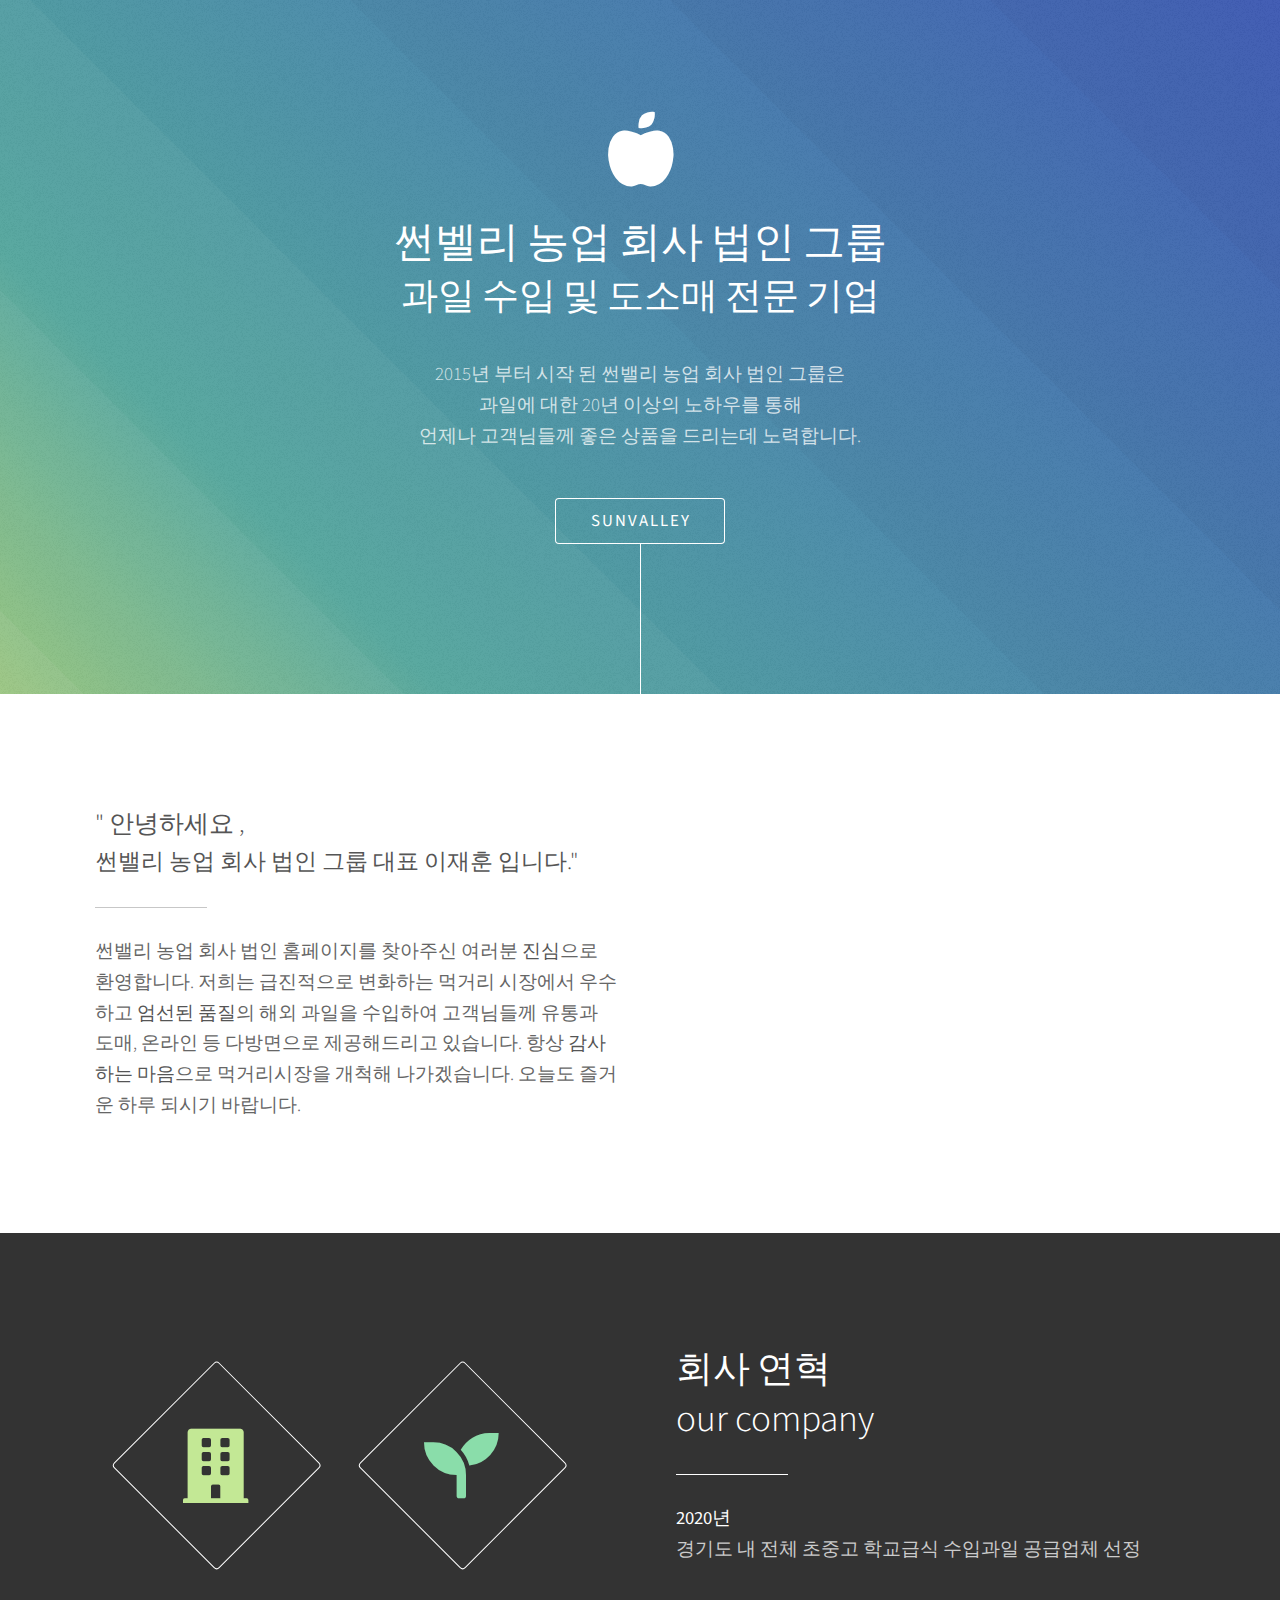
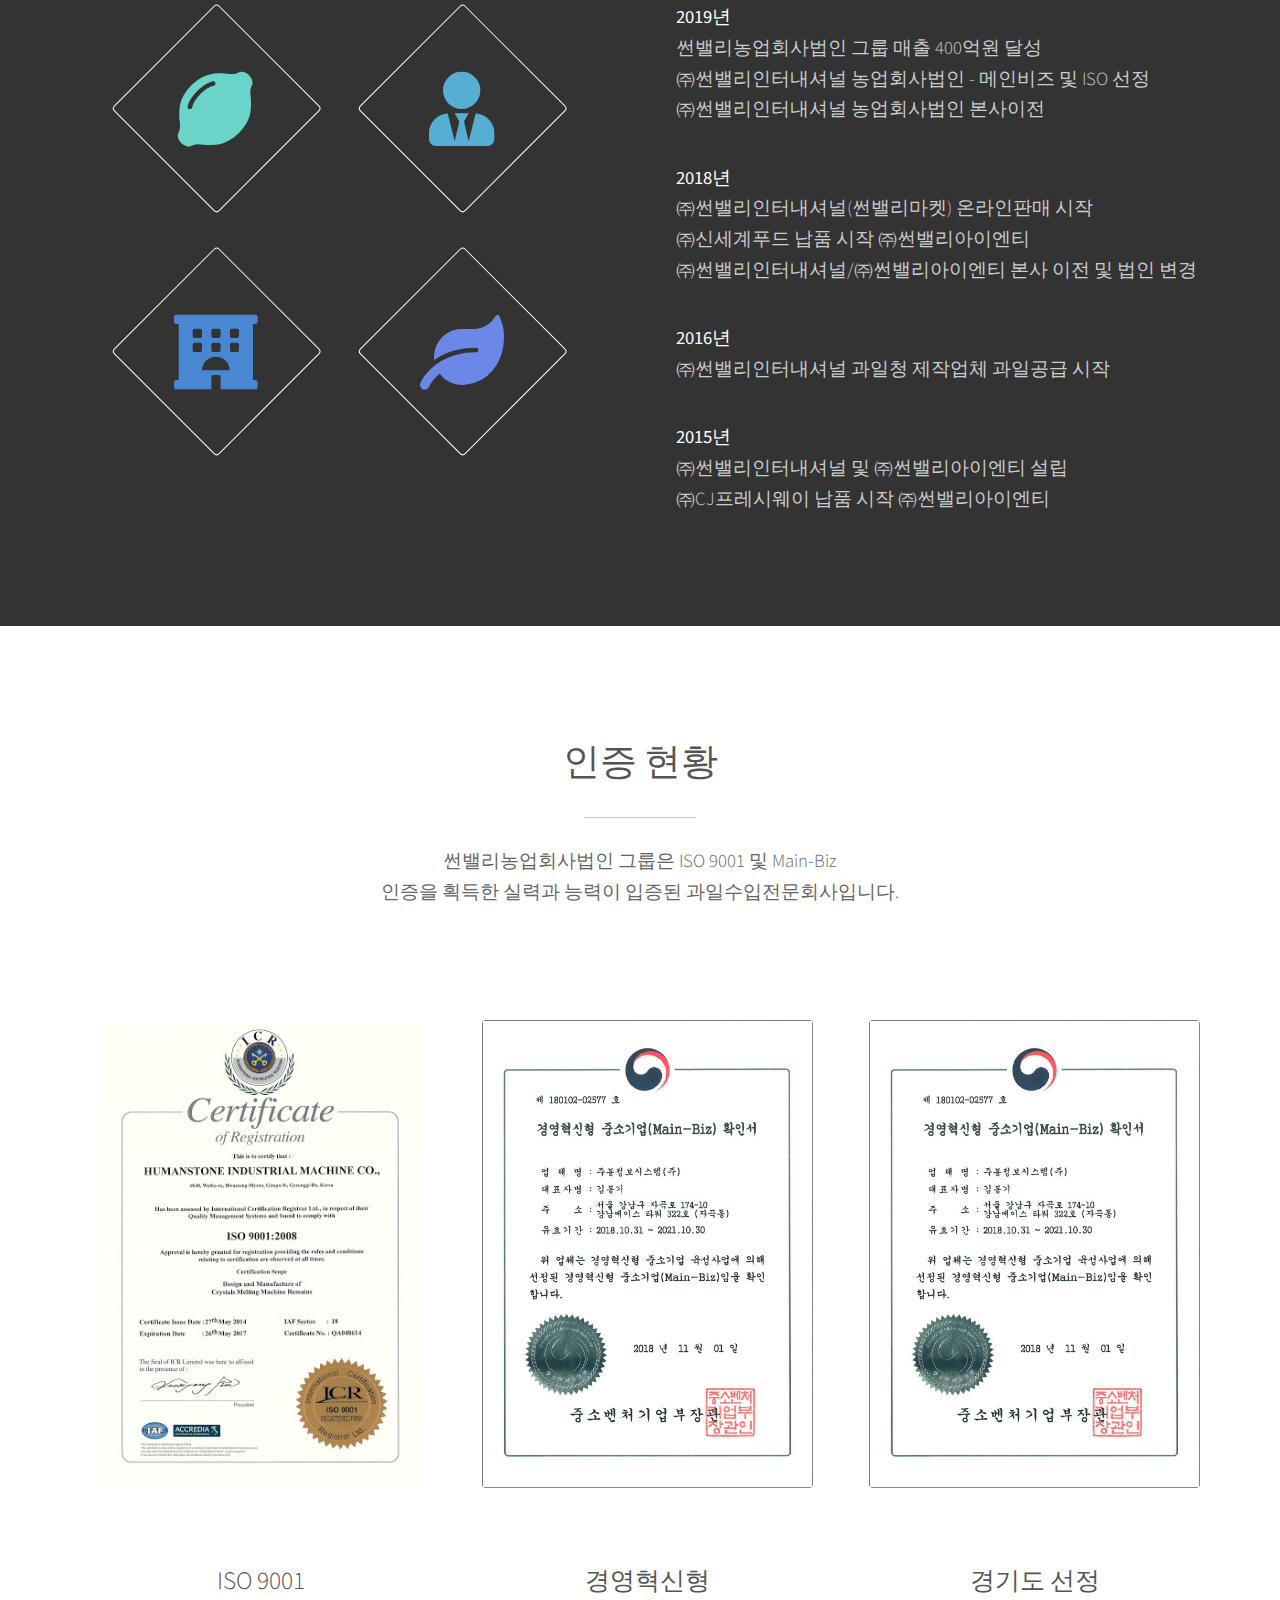
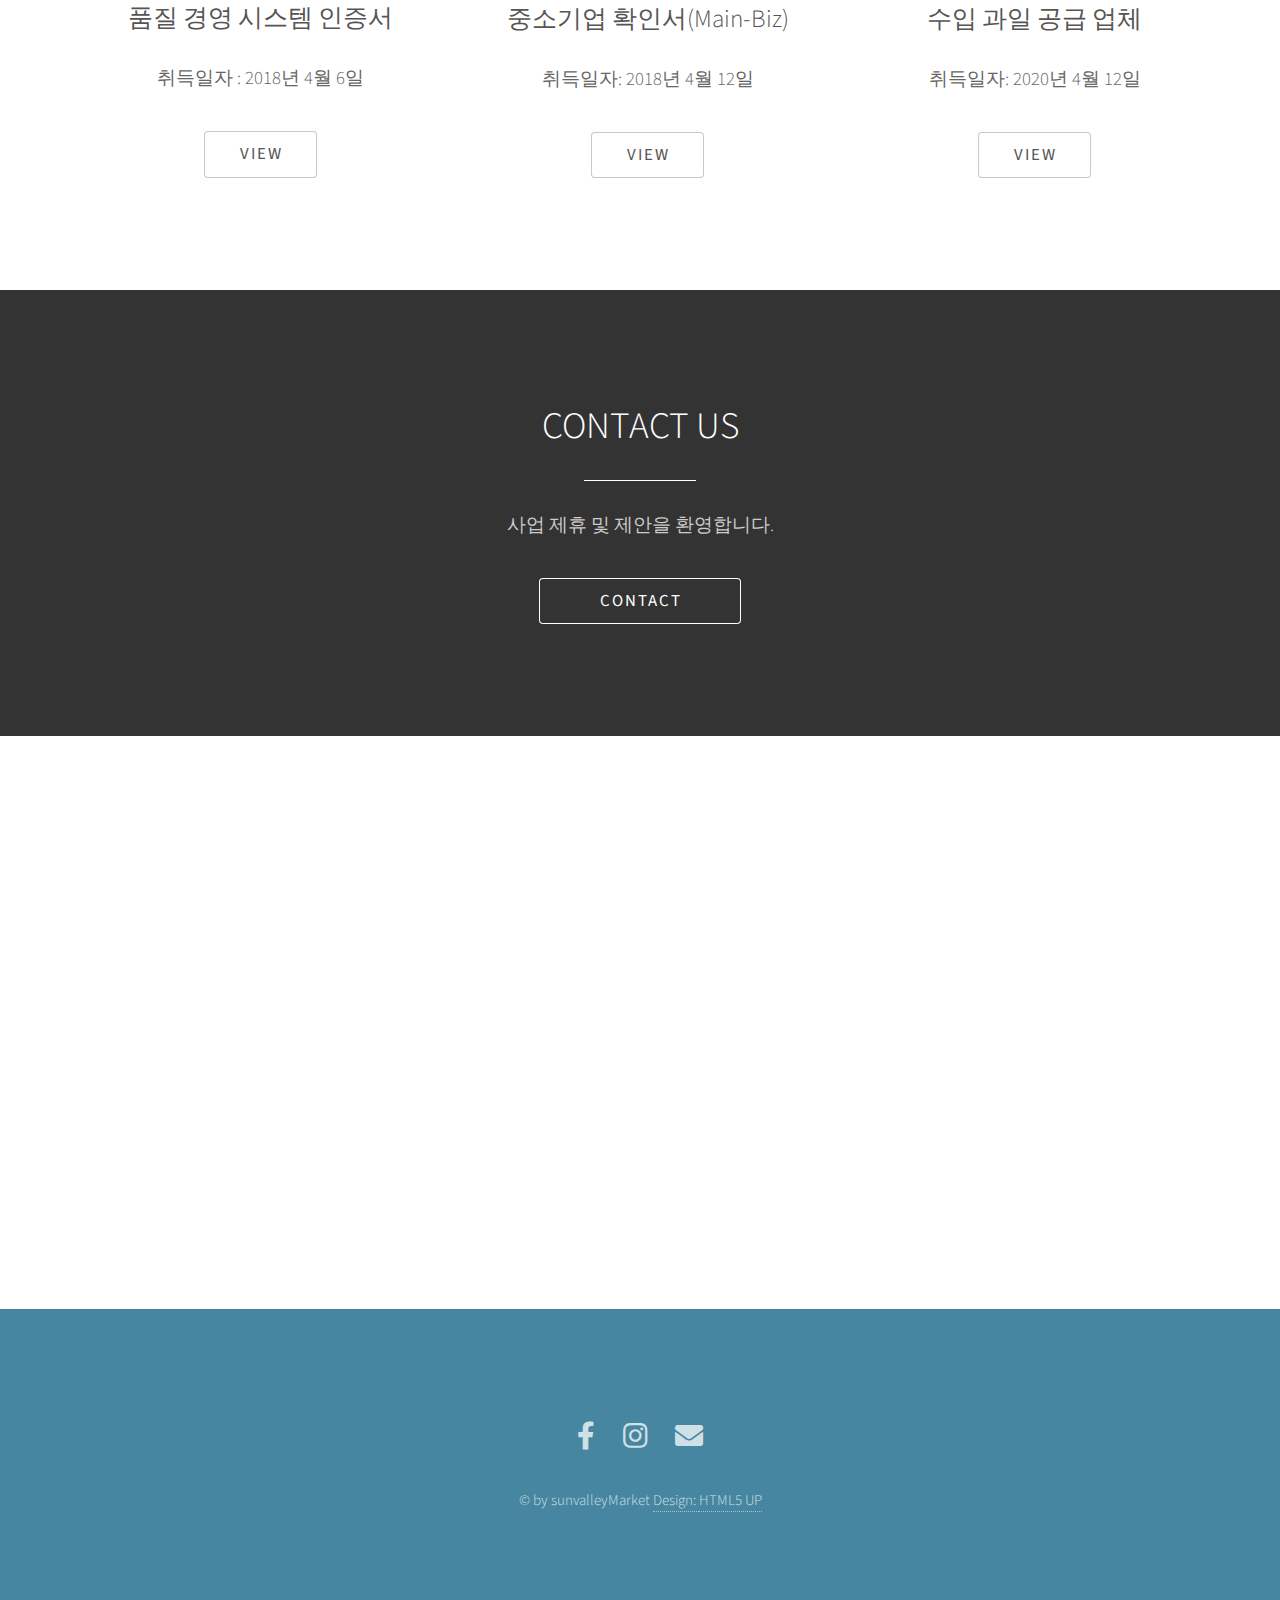
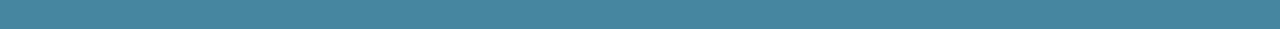
==== index.html @ 9ce0c7a7 "good~!" ====
<!DOCTYPE HTML>
<html>

<head>
	<title>Photon by HTML5 UP</title>
	<meta charset="utf-8" />
	<meta name="viewport" content="width=device-width, initial-scale=1, user-scalable=no" />
	<link rel="stylesheet" href="assets/css/bootstrap.css" />
	<link rel="stylesheet" href="assets/css/main.css" />
	<noscript>
		<link rel="stylesheet" href="assets/css/noscript.css" /></noscript>
</head>

<body class="is-preload" onload="initialize()">

	<!-- Header -->
	<section id="header">
		<div class="inner">
			<span class="icon solid major fa-apple-alt"></span>
			<h1><strong>썬벨리 농업 회사 법인 그룹</strong></h1>
			<h2>과일 수입 및 도소매 전문 기업</h2>
			<p>2015년 부터 시작 된 썬밸리 농업 회사 법인 그룹은<br />
				과일에 대한 20년 이상의 노하우를 통해<br />
				언제나 고객님들께 좋은 상품을 드리는데 노력합니다.</p>
			<ul class="actions special">
				<li><a href="https://smartstore.naver.com/sunvalley" class="button scrolly">Sunvalley</a></li>
			</ul>
		</div>
	</section>

	<!-- One -->
	<section id="one" class="main style1">
		<div class="container">
			<div class="row gtr-150">
				<div class="col-6 col-12-medium">
					<header class="major">
						<h3>" 안녕하세요 ,</h3>
						<h4>썬밸리 농업 회사 법인 그룹 대표 이재훈 입니다."</h4>
					</header>
					<p>썬밸리 농업 회사 법인 홈페이지를 찾아주신 여러분 <strong>진심</strong>으로 환영합니다.
						저희는 급진적으로 변화하는 먹거리 시장에서 우수하고 <strong>엄선된 품질</strong>의 해외 과일을
						수입하여 고객님들께 유통과 도매, 온라인 등 다방면으로 제공해드리고 있습니다.
						항상 <strong>감사하는 마음</strong>으로 먹거리시장을 개척해 나가겠습니다. 오늘도 즐거운 하루 되시기 바랍니다.<p>
				</div>
				<div class="col-6 col-12-medium imp-medium">
					<span class="image fit"><img
							src="https://netstorage-legit.akamaized.net/images/c1590911effc627e.jpg?imwidth=900"
							alt="" /></span>
				</div>
			</div>
		</div>
	</section>

	<!-- Two -->
	<section id="two" class="main style2">
		<div class="container">
			<div class="row gtr-150">
				<div class="col-6 col-12-medium">
					<ul class="major-icons">
						<li><span class="icon solid style1 major fa-building"></span></li>
						<li><span class="icon solid style2 major fa-seedling"></span></li>
						<li><span class="icon solid style3 major fa-lemon"></span></li>
						<li><span class="icon solid style4 major fa-user-tie"></span></li>
						<li><span class="icon solid style5 major fa-hotel"></span></li>
						<li><span class="icon solid style6 major fa-leaf"></span></li>
					</ul>
				</div>
				<div class="col-6 col-12-medium">
					<header class="major">
						<h2>회사 연혁<br />
							our company</h2>
					</header>
					<p><strong>2020년</strong><br>경기도 내 전체 초중고 학교급식 수입과일 공급업체 선정</p>
					<p>
						<strong>2019년</strong><br>
						썬밸리농업회사법인 그룹 매출 400억원 달성<br>
						㈜썬밸리인터내셔널 농업회사법인 - 메인비즈 및 ISO 선정<br>
						㈜썬밸리인터내셔널 농업회사법인 본사이전
					</p>
					<p>
						<strong>2018년</strong><br>
						㈜썬밸리인터내셔널(썬밸리마켓) 온라인판매 시작<br>
						㈜신세계푸드 납품 시작 ㈜썬밸리아이엔티<br>
						㈜썬밸리인터내셔널/㈜썬밸리아이엔티 본사 이전 및 법인 변경<br>
					</p>
					<p><strong>2016년</strong><br>㈜썬밸리인터내셔널 과일청 제작업체 과일공급 시작</p>
					<p>
						<strong>2015년</strong><br>
						㈜썬밸리인터내셔널 및 ㈜썬밸리아이엔티 설립<br>
						㈜CJ프레시웨이 납품 시작 ㈜썬밸리아이엔티<br>
					</p>
				</div>
			</div>
		</div>
	</section>

	<!-- Three -->
	<section id="three" class="main style1 special">
		<div class="container">
			<header class="major">
				<h2>인증 현황</h2>
			</header>
			<p>썬밸리농업회사법인 그룹은 ISO 9001 및 Main-Biz<br>인증을 획득한 실력과 능력이 입증된 과일수입전문회사입니다.</p>
			<div class="row gtr-150">
				<div class="col-4 col-12-medium">
					<span class="image fit mg"><img src="images/iso9001.jpg" alt="" /></span>
					<h3>ISO 9001<br>품질 경영 시스템 인증서</h3>
					<p>취득일자 : 2018년 4월 6일</p>
					<ul class="actions special">
						<li><a href="#" class="button">View</a></li>
					</ul>
				</div>
				<div class="col-4 col-12-medium">
					<span class="image fit mg"><img src="images/mainbiz.jpg" alt="" /></span>
					<h3>경영혁신형<br>중소기업 확인서(Main-Biz)</h3>
					<p>취득일자: 2018년 4월 12일</p>
					<ul class="actions special">
						<li><a href="#" class="button">View</a></li>
					</ul>
				</div>
				<div class="col-4 col-12-medium">
					<span class="image fit mg"><img src="images/mainbiz.jpg" alt="" /></span>
					<h3>경기도 선정<br>수입 과일 공급 업체</h3>
					<p>취득일자: 2020년 4월 12일</p>
					<ul class="actions special">
						<li><a href="#" class="button">View</a></li>
					</ul>
				</div>
			</div>
		</div>
	</section>

	<!-- Four -->
	<section id="four" class="main style2 special">
		<div class="container">
			<header class="major">
				<h2>CONTACT US</h2>
			</header>
			<p>사업 제휴 및 제안을 환영합니다.</p>
			<ul class="actions special">
				<li><button class="button wide" onclick="myFunction()">Contact</button></li>
			</ul>
		</div>
	</section>

	<section id="myDIV" style="display: none">
		<br><br>
		<form action="https://formspree.io/xpzjrjnn" method="POST">
			<div class="row gtr-uniform gtr-50">
				<div class="col-6 col-12-xsmall">
					<input type="text" name="name" id="demo-name" value="" placeholder="이름" />
				</div>
				<div class="col-6 col-12-xsmall">
					<input type="email" name="email" id="demo-email" value="" placeholder="이메일" />
				</div>
				<div class="col-12">
					<input type="text" name="title" id="demo-title" value="" placeholder="제목" />

				</div>

				<div class="col-12">
					<textarea name="message" id="demo-message" placeholder="내용을 입력하세요" rows="6"></textarea>
				</div>
				<div class="col-12">
					<ul class="actions">
						<li><input type="submit" value="Send Message" class="primary" /></li>
						<li><input type="reset" value="Reset" /></li>
					</ul>
				</div>
			</div>
		</form>
		<br>
	</section>
	<br><br>
	<div id="map" style="width:90%; height:450px; margin: auto; border-radius: 5px"></div>
	<br><br>
	<!-- Five -->
	<!-- <section id="five" class="main style1 special">
				<h4>Form</h4>
				<form method="post" action="#">
					<div class="row gtr-uniform gtr-50">
						<div class="col-6 col-12-xsmall">
							<input type="text" name="demo-name" id="demo-name" value="" placeholder="Name" />
						</div>
						<div class="col-6 col-12-xsmall">
							<input type="email" name="demo-email" id="demo-email" value="" placeholder="Email" />
						</div>
						<div class="col-12">
							<select name="demo-category" id="demo-category">
								<option value="">- Category -</option>
								<option value="1">Manufacturing</option>
								<option value="1">Shipping</option>
								<option value="1">Administration</option>
								<option value="1">Human Resources</option>
							</select>
						</div>
						<div class="col-4 col-12-small">
							<input type="radio" id="demo-priority-low" name="demo-priority" checked>
							<label for="demo-priority-low">Low</label>
						</div>
						<div class="col-4 col-12-small">
							<input type="radio" id="demo-priority-normal" name="demo-priority">
							<label for="demo-priority-normal">Normal</label>
						</div>
						<div class="col-4 col-12-small">
							<input type="radio" id="demo-priority-high" name="demo-priority">
							<label for="demo-priority-high">High</label>
						</div>
						<div class="col-6 col-12-small">
							<input type="checkbox" id="demo-copy" name="demo-copy">
							<label for="demo-copy">Email me a copy</label>
						</div>
						<div class="col-6 col-12-small">
							<input type="checkbox" id="demo-human" name="demo-human" checked>
							<label for="demo-human">Not a robot</label>
						</div>
						<div class="col-12">
							<textarea name="demo-message" id="demo-message" placeholder="Enter your message" rows="6"></textarea>
						</div>
						<div class="col-12">
							<ul class="actions">
								<li><input type="submit" value="Send Message" class="primary" /></li>
								<li><input type="reset" value="Reset" /></li>
							</ul>
						</div>
					</div>
				</form>
			</section>  -->


	<!--  example -->

	<!-- <section id="five" class="main style1">
				<div class="container">
					<header class="major special">
						<h2>Elements</h2>
					</header>

					<section>
						<h4>Text</h4>
						<p>This is <b>bold</b> and this is <strong>strong</strong>. This is <i>italic</i> and this is <em>emphasized</em>.
						This is <sup>superscript</sup> text and this is <sub>subscript</sub> text.
						This is <u>underlined</u> and this is code: <code>for (;;) { ... }</code>. Finally, <a href="#">this is a link</a>.</p>
						<hr />
						<header>
							<h4>Heading with a Subtitle</h4>
							<p>Lorem ipsum dolor sit amet nullam id egestas urna aliquam</p>
						</header>
						<p>Nunc lacinia ante nunc ac lobortis. Interdum adipiscing gravida odio porttitor sem non mi integer non faucibus ornare mi ut ante amet placerat aliquet. Volutpat eu sed ante lacinia sapien lorem accumsan varius montes viverra nibh in adipiscing blandit tempus accumsan.</p>
						<header>
							<h5>Heading with a Subtitle</h5>
							<p>Lorem ipsum dolor sit amet nullam id egestas urna aliquam</p>
						</header>
						<p>Nunc lacinia ante nunc ac lobortis. Interdum adipiscing gravida odio porttitor sem non mi integer non faucibus ornare mi ut ante amet placerat aliquet. Volutpat eu sed ante lacinia sapien lorem accumsan varius montes viverra nibh in adipiscing blandit tempus accumsan.</p>
						<hr />
						<h2>Heading Level 2</h2>
						<h3>Heading Level 3</h3>
						<h4>Heading Level 4</h4>
						<h5>Heading Level 5</h5>
						<h6>Heading Level 6</h6>
						<hr />
						<h5>Blockquote</h5>
						<blockquote>Fringilla nisl. Donec accumsan interdum nisi, quis tincidunt felis sagittis eget tempus euismod. Vestibulum ante ipsum primis in faucibus vestibulum. Blandit adipiscing eu felis iaculis volutpat ac adipiscing accumsan faucibus. Vestibulum ante ipsum primis in faucibus lorem ipsum dolor sit amet nullam adipiscing eu felis.</blockquote>
						<h5>Preformatted</h5>
						<pre><code>i = 0;

while (!deck.isInOrder()) {
print 'Iteration ' + i;
deck.shuffle();
i++;
}

print 'It took ' + i + ' iterations to sort the deck.';</code></pre>
					</section>

					<section>
						<h4>Lists</h4>
						<div class="row">
							<div class="col-6 col-12-medium">
								<h5>Unordered</h5>
								<ul>
									<li>Dolor pulvinar etiam.</li>
									<li>Sagittis adipiscing.</li>
									<li>Felis enim feugiat.</li>
								</ul>
								<h5>Alternate</h5>
								<ul class="alt">
									<li>Dolor pulvinar etiam.</li>
									<li>Sagittis adipiscing.</li>
									<li>Felis enim feugiat.</li>
								</ul>
							</div>
							<div class="col-6 col-12-medium">
								<h5>Ordered</h5>
								<ol>
									<li>Dolor pulvinar etiam.</li>
									<li>Etiam vel felis viverra.</li>
									<li>Felis enim feugiat.</li>
									<li>Dolor pulvinar etiam.</li>
									<li>Etiam vel felis lorem.</li>
									<li>Felis enim et feugiat.</li>
								</ol>
								<h5>Icons</h5>
								<ul class="icons">
									<li><a href="#" class="icon brands fa-twitter"><span class="label">Twitter</span></a></li>
									<li><a href="#" class="icon brands fa-facebook-f"><span class="label">Facebook</span></a></li>
									<li><a href="#" class="icon brands fa-instagram"><span class="label">Instagram</span></a></li>
									<li><a href="#" class="icon brands fa-github"><span class="label">Github</span></a></li>
								</ul>
							</div>
						</div>
						<h5>Actions</h5>
						<div class="row">
							<div class="col-6 col-12-medium">
								<ul class="actions">
									<li><a href="#" class="button primary">Default</a></li>
									<li><a href="#" class="button">Default</a></li>
								</ul>
								<ul class="actions small">
									<li><a href="#" class="button primary small">Small</a></li>
									<li><a href="#" class="button small">Small</a></li>
								</ul>
								<ul class="actions stacked">
									<li><a href="#" class="button primary">Default</a></li>
									<li><a href="#" class="button">Default</a></li>
								</ul>
								<ul class="actions stacked">
									<li><a href="#" class="button primary small">Small</a></li>
									<li><a href="#" class="button small">Small</a></li>
								</ul>
							</div>
							<div class="col-6 col-12-medium">
								<ul class="actions stacked">
									<li><a href="#" class="button primary fit">Default</a></li>
									<li><a href="#" class="button fit">Default</a></li>
								</ul>
								<ul class="actions stacked">
									<li><a href="#" class="button primary small fit">Small</a></li>
									<li><a href="#" class="button small fit">Small</a></li>
								</ul>
							</div>
						</div>
					</section>

					<section>
						<h4>Table</h4>
						<h5>Default</h5>
						<div class="table-wrapper">
							<table>
								<thead>
									<tr>
										<th>Name</th>
										<th>Description</th>
										<th>Price</th>
									</tr>
								</thead>
								<tbody>
									<tr>
										<td>Item One</td>
										<td>Ante turpis integer aliquet porttitor.</td>
										<td>29.99</td>
									</tr>
									<tr>
										<td>Item Two</td>
										<td>Vis ac commodo adipiscing arcu aliquet.</td>
										<td>19.99</td>
									</tr>
									<tr>
										<td>Item Three</td>
										<td> Morbi faucibus arcu accumsan lorem.</td>
										<td>29.99</td>
									</tr>
									<tr>
										<td>Item Four</td>
										<td>Vitae integer tempus condimentum.</td>
										<td>19.99</td>
									</tr>
									<tr>
										<td>Item Five</td>
										<td>Ante turpis integer aliquet porttitor.</td>
										<td>29.99</td>
									</tr>
								</tbody>
								<tfoot>
									<tr>
										<td colspan="2"></td>
										<td>100.00</td>
									</tr>
								</tfoot>
							</table>
						</div>

						<h5>Alternate</h5>
						<div class="table-wrapper">
							<table class="alt">
								<thead>
									<tr>
										<th>Name</th>
										<th>Description</th>
										<th>Price</th>
									</tr>
								</thead>
								<tbody>
									<tr>
										<td>Item One</td>
										<td>Ante turpis integer aliquet porttitor.</td>
										<td>29.99</td>
									</tr>
									<tr>
										<td>Item Two</td>
										<td>Vis ac commodo adipiscing arcu aliquet.</td>
										<td>19.99</td>
									</tr>
									<tr>
										<td>Item Three</td>
										<td> Morbi faucibus arcu accumsan lorem.</td>
										<td>29.99</td>
									</tr>
									<tr>
										<td>Item Four</td>
										<td>Vitae integer tempus condimentum.</td>
										<td>19.99</td>
									</tr>
									<tr>
										<td>Item Five</td>
										<td>Ante turpis integer aliquet porttitor.</td>
										<td>29.99</td>
									</tr>
								</tbody>
								<tfoot>
									<tr>
										<td colspan="2"></td>
										<td>100.00</td>
									</tr>
								</tfoot>
							</table>
						</div>
					</section>

					<section>
						<h4>Buttons</h4>
						<ul class="actions">
							<li><a href="#" class="button primary">Primary</a></li>
							<li><a href="#" class="button">Default</a></li>
						</ul>
						<ul class="actions">
							<li><a href="#" class="button large">Large</a></li>
							<li><a href="#" class="button">Default</a></li>
							<li><a href="#" class="button small">Small</a></li>
						</ul>
						<ul class="actions fit">
							<li><a href="#" class="button fit">Fit</a></li>
							<li><a href="#" class="button primary fit">Fit</a></li>
							<li><a href="#" class="button fit">Fit</a></li>
						</ul>
						<ul class="actions fit small">
							<li><a href="#" class="button primary fit small">Fit + Small</a></li>
							<li><a href="#" class="button fit small">Fit + Small</a></li>
							<li><a href="#" class="button primary fit small">Fit + Small</a></li>
						</ul>
						<ul class="actions">
							<li><a href="#" class="button primary icon solid fa-download">Icon</a></li>
							<li><a href="#" class="button icon solid fa-download">Icon</a></li>
						</ul>
						<ul class="actions">
							<li><span class="button primary disabled">Disabled</span></li>
							<li><span class="button disabled">Disabled</span></li>
						</ul>
					</section>

					<section>
						<h4>Form</h4>
						<form method="post" action="#">
							<div class="row gtr-uniform gtr-50">
								<div class="col-6 col-12-xsmall">
									<input type="text" name="demo-name" id="demo-name" value="" placeholder="Name" />
								</div>
								<div class="col-6 col-12-xsmall">
									<input type="email" name="demo-email" id="demo-email" value="" placeholder="Email" />
								</div>
								<div class="col-12">
									<select name="demo-category" id="demo-category">
										<option value="">- Category -</option>
										<option value="1">Manufacturing</option>
										<option value="1">Shipping</option>
										<option value="1">Administration</option>
										<option value="1">Human Resources</option>
									</select>
								</div>
								<div class="col-4 col-12-small">
									<input type="radio" id="demo-priority-low" name="demo-priority" checked>
									<label for="demo-priority-low">Low</label>
								</div>
								<div class="col-4 col-12-small">
									<input type="radio" id="demo-priority-normal" name="demo-priority">
									<label for="demo-priority-normal">Normal</label>
								</div>
								<div class="col-4 col-12-small">
									<input type="radio" id="demo-priority-high" name="demo-priority">
									<label for="demo-priority-high">High</label>
								</div>
								<div class="col-6 col-12-small">
									<input type="checkbox" id="demo-copy" name="demo-copy">
									<label for="demo-copy">Email me a copy</label>
								</div>
								<div class="col-6 col-12-small">
									<input type="checkbox" id="demo-human" name="demo-human" checked>
									<label for="demo-human">Not a robot</label>
								</div>
								<div class="col-12">
									<textarea name="demo-message" id="demo-message" placeholder="Enter your message" rows="6"></textarea>
								</div>
								<div class="col-12">
									<ul class="actions">
										<li><input type="submit" value="Send Message" class="primary" /></li>
										<li><input type="reset" value="Reset" /></li>
									</ul>
								</div>
							</div>
						</form>
					</section>

					<section>
						<h4>Image</h4>
						<h5>Fit</h5>
						<div class="box alt">
							<div class="row gtr-uniform gtr-50">
								<div class="col-12"><span class="image fit"><img src="images/pic06.jpg" alt="" /></span></div>
								<div class="col-4"><span class="image fit"><img src="images/pic02.jpg" alt="" /></span></div>
								<div class="col-4"><span class="image fit"><img src="images/pic03.jpg" alt="" /></span></div>
								<div class="col-4"><span class="image fit"><img src="images/pic04.jpg" alt="" /></span></div>
								<div class="col-4"><span class="image fit"><img src="images/pic03.jpg" alt="" /></span></div>
								<div class="col-4"><span class="image fit"><img src="images/pic04.jpg" alt="" /></span></div>
								<div class="col-4"><span class="image fit"><img src="images/pic02.jpg" alt="" /></span></div>
								<div class="col-4"><span class="image fit"><img src="images/pic04.jpg" alt="" /></span></div>
								<div class="col-4"><span class="image fit"><img src="images/pic02.jpg" alt="" /></span></div>
								<div class="col-4"><span class="image fit"><img src="images/pic03.jpg" alt="" /></span></div>
							</div>
						</div>
						<h5>Left &amp; Right</h5>
						<p><span class="image left"><img src="images/pic05.jpg" alt="" /></span>Fringilla nisl. Donec accumsan interdum nisi, quis tincidunt felis sagittis eget. tempus euismod. Vestibulum ante ipsum primis in faucibus vestibulum. Blandit adipiscing eu felis iaculis volutpat ac adipiscing accumsan eu faucibus. Integer ac pellentesque praesent tincidunt felis sagittis eget. tempus euismod. Vestibulum ante ipsum primis in faucibus vestibulum. Blandit adipiscing eu felis iaculis volutpat ac adipiscing accumsan eu faucibus. Integer ac pellentesque praesent. Donec accumsan interdum nisi, quis tincidunt felis sagittis eget. tempus euismod. Vestibulum ante ipsum primis in faucibus vestibulum. Blandit adipiscing eu felis iaculis volutpat ac adipiscing accumsan eu faucibus. Integer ac pellentesque praesent tincidunt felis sagittis eget. tempus euismod. Vestibulum ante ipsum primis in faucibus vestibulum. Blandit adipiscing eu felis iaculis volutpat ac adipiscing accumsan eu faucibus. Integer ac pellentesque praesent. Blandit adipiscing eu felis iaculis volutpat ac adipiscing accumsan eu faucibus. Integer ac pellentesque praesent tincidunt felis sagittis eget. tempus euismod. Vestibulum ante ipsum primis in faucibus vestibulum. Blandit adipiscing eu felis iaculis volutpat ac adipiscing accumsan eu faucibus. Integer ac pellentesque praesent.</p>
						<p><span class="image right"><img src="images/pic05.jpg" alt="" /></span>Fringilla nisl. Donec accumsan interdum nisi, quis tincidunt felis sagittis eget. tempus euismod. Vestibulum ante ipsum primis in faucibus vestibulum. Blandit adipiscing eu felis iaculis volutpat ac adipiscing accumsan eu faucibus. Integer ac pellentesque praesent tincidunt felis sagittis eget. tempus euismod. Vestibulum ante ipsum primis in faucibus vestibulum. Blandit adipiscing eu felis iaculis volutpat ac adipiscing accumsan eu faucibus. Integer ac pellentesque praesent. Donec accumsan interdum nisi, quis tincidunt felis sagittis eget. tempus euismod. Vestibulum ante ipsum primis in faucibus vestibulum. Blandit adipiscing eu felis iaculis volutpat ac adipiscing accumsan eu faucibus. Integer ac pellentesque praesent tincidunt felis sagittis eget. tempus euismod. Vestibulum ante ipsum primis in faucibus vestibulum. Blandit adipiscing eu felis iaculis volutpat ac adipiscing accumsan eu faucibus. Integer ac pellentesque praesent. Blandit adipiscing eu felis iaculis volutpat ac adipiscing accumsan eu faucibus. Integer ac pellentesque praesent tincidunt felis sagittis eget. tempus euismod. Vestibulum ante ipsum primis in faucibus vestibulum. Blandit adipiscing eu felis iaculis volutpat ac adipiscing accumsan eu faucibus. Integer ac pellentesque praesent.</p>
					</section>

				</div>
			</section>
		

		<!-- Footer -->
	<section id="footer">
		<ul class="icons">

			<li><a href="#" class="icon brands alt fa-facebook-f"><span class="label">Facebook</span></a></li>
			<li><a href="#" class="icon brands alt fa-instagram"><span class="label">Instagram</span></a></li>

			<li><a href="#" class="icon solid alt fa-envelope"><span class="label">Email</span></a></li>
		</ul>
		<ul class="copyright">
			<li>&copy; by sunvalleyMarket</li>
			<a>Design: <a>HTML5 UP</a></a>
		</ul>
	</section>

	<!-- Scripts -->
	<script src="assets/js/jquery.min.js"></script>
	<script src="assets/js/jquery.scrolly.min.js"></script>
	<script src="assets/js/browser.min.js"></script>
	<script src="assets/js/breakpoints.min.js"></script>
	<script src="assets/js/util.js"></script>
	<script src="assets/js/main.js"></script>
	<script src="assets/js/bootstrap.bundle.js"></script>
	<script src="assets/js/bootstrap.js"></script>
	<script>
		function myFunction() {
			var x = document.getElementById("myDIV");
			if (x.style.display === "none") {
				x.style.display = "block";
			} else {
				x.style.display = "none";
			}
		}
	</script>
	<script src="https://maps.googleapis.com/maps/api/js?key=AIzaSyAwQWFetDPScrT8zVUU4D3Jr3kCL369HiQ&callback=initMap"
		async defer></script>
	<script>
		var map;
		function initMap() {
			map = new google.maps.Map(document.getElementById('map'), {
				center: { lat: 37.549133, lng: 127.183719 },
				zoom: 16
			});
		}
	</script>
</body>

</html>
---- assets/css/main.css ----
@import url("fontawesome-all.min.css");
@import url("https://fonts.googleapis.com/css?family=Source+Sans+Pro:300,300italic,400,400italic");

/*
	Photon by HTML5 UP
	html5up.net | @ajlkn
	Free for personal and commercial use under the CCA 3.0 license (html5up.net/license)
*/

html, body, div, span, applet, object,
iframe, h1, h2, h3, h4, h5, h6, p, blockquote,
pre, a, abbr, acronym, address, big, cite,
code, del, dfn, em, img, ins, kbd, q, s, samp,
small, strike, strong, sub, sup, tt, var, b,
u, i, center, dl, dt, dd, ol, ul, li, fieldset,
form, label, legend, table, caption, tbody,
tfoot, thead, tr, th, td, article, aside,
canvas, details, embed, figure, figcaption,
footer, header, hgroup, menu, nav, output, ruby,
section, summary, time, mark, audio, video {
	margin: 0;
	padding: 0;
	border: 0;
	font-size: 100%;
	font: inherit;
	vertical-align: baseline;}

article, aside, details, figcaption, figure,
footer, header, hgroup, menu, nav, section {
	display: block;}

body {
	line-height: 1;
}

ol, ul {
	list-style: none;
}

blockquote, q {
	quotes: none;
}

	blockquote:before, blockquote:after, q:before, q:after {
		content: '';
		content: none;
	}

table {
	border-collapse: collapse;
	border-spacing: 0;
}

body {
	-webkit-text-size-adjust: none;
}

mark {
	background-color: transparent;
	color: inherit;
}

input::-moz-focus-inner {
	border: 0;
	padding: 0;
}

input, select, textarea {
	-moz-appearance: none;
	-webkit-appearance: none;
	-ms-appearance: none;
	appearance: none;
}

/* Basic */

	html {
		box-sizing: border-box;
	}

	*, *:before, *:after {
		box-sizing: inherit;
	}

	body {
		background: #fff;
	}

		body.is-preload *, body.is-preload *:before, body.is-preload *:after {
			-moz-animation: none !important;
			-webkit-animation: none !important;
			-ms-animation: none !important;
			animation: none !important;
			-moz-transition: none !important;
			-webkit-transition: none !important;
			-ms-transition: none !important;
			transition: none !important;
		}

	body, input, select, textarea {
		color: #666;
		font-family: "Source Sans Pro", Helvetica, sans-serif;
		font-size: 16pt;
		font-weight: 300;
		line-height: 1.65em;
	}

	a {
		-moz-transition: color 0.2s ease-in-out, border-color 0.2s ease-in-out;
		-webkit-transition: color 0.2s ease-in-out, border-color 0.2s ease-in-out;
		-ms-transition: color 0.2s ease-in-out, border-color 0.2s ease-in-out;
		transition: color 0.2s ease-in-out, border-color 0.2s ease-in-out;
		border-bottom: dotted 1px #666;
		color: inherit;
		text-decoration: none;
	}

		a:hover {
			border-bottom-color: transparent !important;
			color: #6bd4c8;
		}

	strong, b {
		color: #555;
		font-weight: 400;
	}

	em, i {
		font-style: italic;
	}

	p {
		margin: 0 0 2em 0;
	}

	h1, h2, h3, h4, h5, h6 {
		color: #555;
		line-height: 1em;
		margin: 0 0 1em 0;
	}

		h1 a, h2 a, h3 a, h4 a, h5 a, h6 a {
			color: inherit;
			text-decoration: none;
		}

	h1 {
		font-size: 2.25em;
		line-height: 1.35em;
	}

	h2 {
		font-size: 2em;
		line-height: 1.35em;
	}

	h3 {
		font-size: 1.35em;
		line-height: 1.5em;
	}

	h4 {
		font-size: 1.25em;
		line-height: 1.5em;
	}

	h5 {
		font-size: 0.9em;
		line-height: 1.5em;
	}

	h6 {
		font-size: 0.7em;
		line-height: 1.5em;
	}

	sub {
		font-size: 0.8em;
		position: relative;
		top: 0.5em;
	}

	sup {
		font-size: 0.8em;
		position: relative;
		top: -0.5em;
	}

	hr {
		border: 0;
		border-bottom: solid 1px rgba(144, 144, 144, 0.5);
		margin: 2em 0;
	}

		hr.major {
			margin: 3em 0;
		}

	blockquote {
		border-left: solid 4px rgba(144, 144, 144, 0.5);
		font-style: italic;
		margin: 0 0 2em 0;
		padding: 0.5em 0 0.5em 2em;
	}

	code {
		background: rgba(144, 144, 144, 0.075);
		border-radius: 4px;
		border: solid 1px rgba(144, 144, 144, 0.5);
		font-family: "Courier New", monospace;
		font-size: 0.9em;
		margin: 0 0.25em;
		padding: 0.25em 0.65em;
	}

	pre {
		-webkit-overflow-scrolling: touch;
		font-family: "Courier New", monospace;
		font-size: 0.9em;
		margin: 0 0 2em 0;
	}

		pre code {
			display: block;
			line-height: 1.75em;
			padding: 1em 1.5em;
			overflow-x: auto;
		}

	.align-left {
		text-align: left;
	}

	.align-center {
		text-align: center;
	}

	.align-right {
		text-align: right;
	}

/* Container */

	.container {
		margin: 0 auto;
		max-width: calc(100% - 4em);
		width: 60em;
	}

		.container.xsmall {
			width: 15em;
		}

		.container.small {
			width: 30em;
		}

		.container.medium {
			width: 45em;
		}

		.container.large {
			width: 75em;
		}

		.container.xlarge {
			width: 90em;
		}

		.container.max {
			width: 100%;
		}

		@media screen and (max-width: 980px) {

			.container {
				max-width: 100% !important;
				width: 100% !important;
			}

		}

		@media screen and (max-width: 480px) {

			.container {
				max-width: calc(100% - 3em);
			}

		}

/* Row */

	.row {
		display: flex;
		flex-wrap: wrap;
		box-sizing: border-box;
		align-items: stretch;
	}

		.row > * {
			box-sizing: border-box;
		}

		.row.gtr-uniform > * > :last-child {
			margin-bottom: 0;
		}

		.row.aln-left {
			justify-content: flex-start;
		}

		.row.aln-center {
			justify-content: center;
		}

		.row.aln-right {
			justify-content: flex-end;
		}

		.row.aln-top {
			align-items: flex-start;
		}

		.row.aln-middle {
			align-items: center;
		}

		.row.aln-bottom {
			align-items: flex-end;
		}

		.row > .imp {
			order: -1;
		}

		.row > .col-1 {
			width: 8.33333%;
		}

		.row > .off-1 {
			margin-left: 8.33333%;
		}

		.row > .col-2 {
			width: 16.66667%;
		}

		.row > .off-2 {
			margin-left: 16.66667%;
		}

		.row > .col-3 {
			width: 25%;
		}

		.row > .off-3 {
			margin-left: 25%;
		}

		.row > .col-4 {
			width: 33.33333%;
		}

		.row > .off-4 {
			margin-left: 33.33333%;
		}

		.row > .col-5 {
			width: 41.66667%;
		}

		.row > .off-5 {
			margin-left: 41.66667%;
		}

		.row > .col-6 {
			width: 50%;
		}

		.row > .off-6 {
			margin-left: 50%;
		}

		.row > .col-7 {
			width: 58.33333%;
		}

		.row > .off-7 {
			margin-left: 58.33333%;
		}

		.row > .col-8 {
			width: 66.66667%;
		}

		.row > .off-8 {
			margin-left: 66.66667%;
		}

		.row > .col-9 {
			width: 75%;
		}

		.row > .off-9 {
			margin-left: 75%;
		}

		.row > .col-10 {
			width: 83.33333%;
		}

		.row > .off-10 {
			margin-left: 83.33333%;
		}

		.row > .col-11 {
			width: 91.66667%;
		}

		.row > .off-11 {
			margin-left: 91.66667%;
		}

		.row > .col-12 {
			width: 100%;
		}

		.row > .off-12 {
			margin-left: 100%;
		}

		.row.gtr-0 {
			margin-top: 0;
			margin-left: 0em;
		}

			.row.gtr-0 > * {
				padding: 0 0 0 0em;
			}

			.row.gtr-0.gtr-uniform {
				margin-top: 0em;
			}

				.row.gtr-0.gtr-uniform > * {
					padding-top: 0em;
				}

		.row.gtr-25 {
			margin-top: 0;
			margin-left: -0.5em;
		}

			.row.gtr-25 > * {
				padding: 0 0 0 0.5em;
			}

			.row.gtr-25.gtr-uniform {
				margin-top: -0.5em;
			}

				.row.gtr-25.gtr-uniform > * {
					padding-top: 0.5em;
				}

		.row.gtr-50 {
			margin-top: 0;
			margin-left: -1em;
		}

			.row.gtr-50 > * {
				padding: 0 0 0 1em;
			}

			.row.gtr-50.gtr-uniform {
				margin-top: -1em;
			}

				.row.gtr-50.gtr-uniform > * {
					padding-top: 1em;
				}

		.row {
			margin-top: 0;
			margin-left: -2em;
		}

			.row > * {
				padding: 0 0 0 2em;
			}

			.row.gtr-uniform {
				margin-top: -2em;
			}

				.row.gtr-uniform > * {
					padding-top: 2em;
				}

		.row.gtr-150 {
			margin-top: 0;
			margin-left: -3em;
		}

			.row.gtr-150 > * {
				padding: 0 0 0 3em;
			}

			.row.gtr-150.gtr-uniform {
				margin-top: -3em;
			}

				.row.gtr-150.gtr-uniform > * {
					padding-top: 3em;
				}

		.row.gtr-200 {
			margin-top: 0;
			margin-left: -4em;
		}

			.row.gtr-200 > * {
				padding: 0 0 0 4em;
			}

			.row.gtr-200.gtr-uniform {
				margin-top: -4em;
			}

				.row.gtr-200.gtr-uniform > * {
					padding-top: 4em;
				}

		@media screen and (max-width: 1680px) {

			.row {
				display: flex;
				flex-wrap: wrap;
				box-sizing: border-box;
				align-items: stretch;
			}

				.row > * {
					box-sizing: border-box;
				}

				.row.gtr-uniform > * > :last-child {
					margin-bottom: 0;
				}

				.row.aln-left {
					justify-content: flex-start;
				}

				.row.aln-center {
					justify-content: center;
				}

				.row.aln-right {
					justify-content: flex-end;
				}

				.row.aln-top {
					align-items: flex-start;
				}

				.row.aln-middle {
					align-items: center;
				}

				.row.aln-bottom {
					align-items: flex-end;
				}

				.row > .imp-xlarge {
					order: -1;
				}

				.row > .col-1-xlarge {
					width: 8.33333%;
				}

				.row > .off-1-xlarge {
					margin-left: 8.33333%;
				}

				.row > .col-2-xlarge {
					width: 16.66667%;
				}

				.row > .off-2-xlarge {
					margin-left: 16.66667%;
				}

				.row > .col-3-xlarge {
					width: 25%;
				}

				.row > .off-3-xlarge {
					margin-left: 25%;
				}

				.row > .col-4-xlarge {
					width: 33.33333%;
				}

				.row > .off-4-xlarge {
					margin-left: 33.33333%;
				}

				.row > .col-5-xlarge {
					width: 41.66667%;
				}

				.row > .off-5-xlarge {
					margin-left: 41.66667%;
				}

				.row > .col-6-xlarge {
					width: 50%;
				}

				.row > .off-6-xlarge {
					margin-left: 50%;
				}

				.row > .col-7-xlarge {
					width: 58.33333%;
				}

				.row > .off-7-xlarge {
					margin-left: 58.33333%;
				}

				.row > .col-8-xlarge {
					width: 66.66667%;
				}

				.row > .off-8-xlarge {
					margin-left: 66.66667%;
				}

				.row > .col-9-xlarge {
					width: 75%;
				}

				.row > .off-9-xlarge {
					margin-left: 75%;
				}

				.row > .col-10-xlarge {
					width: 83.33333%;
				}

				.row > .off-10-xlarge {
					margin-left: 83.33333%;
				}

				.row > .col-11-xlarge {
					width: 91.66667%;
				}

				.row > .off-11-xlarge {
					margin-left: 91.66667%;
				}

				.row > .col-12-xlarge {
					width: 100%;
				}

				.row > .off-12-xlarge {
					margin-left: 100%;
				}

				.row.gtr-0 {
					margin-top: 0;
					margin-left: 0em;
				}

					.row.gtr-0 > * {
						padding: 0 0 0 0em;
					}

					.row.gtr-0.gtr-uniform {
						margin-top: 0em;
					}

						.row.gtr-0.gtr-uniform > * {
							padding-top: 0em;
						}

				.row.gtr-25 {
					margin-top: 0;
					margin-left: -0.5em;
				}

					.row.gtr-25 > * {
						padding: 0 0 0 0.5em;
					}

					.row.gtr-25.gtr-uniform {
						margin-top: -0.5em;
					}

						.row.gtr-25.gtr-uniform > * {
							padding-top: 0.5em;
						}

				.row.gtr-50 {
					margin-top: 0;
					margin-left: -1em;
				}

					.row.gtr-50 > * {
						padding: 0 0 0 1em;
					}

					.row.gtr-50.gtr-uniform {
						margin-top: -1em;
					}

						.row.gtr-50.gtr-uniform > * {
							padding-top: 1em;
						}

				.row {
					margin-top: 0;
					margin-left: -2em;
				}

					.row > * {
						padding: 0 0 0 2em;
					}

					.row.gtr-uniform {
						margin-top: -2em;
					}

						.row.gtr-uniform > * {
							padding-top: 2em;
						}

				.row.gtr-150 {
					margin-top: 0;
					margin-left: -3em;
				}

					.row.gtr-150 > * {
						padding: 0 0 0 3em;
					}

					.row.gtr-150.gtr-uniform {
						margin-top: -3em;
					}

						.row.gtr-150.gtr-uniform > * {
							padding-top: 3em;
						}

				.row.gtr-200 {
					margin-top: 0;
					margin-left: -4em;
				}

					.row.gtr-200 > * {
						padding: 0 0 0 4em;
					}

					.row.gtr-200.gtr-uniform {
						margin-top: -4em;
					}

						.row.gtr-200.gtr-uniform > * {
							padding-top: 4em;
						}

		}

		@media screen and (max-width: 1140px) {

			.row {
				display: flex;
				flex-wrap: wrap;
				box-sizing: border-box;
				align-items: stretch;
			}

				.row > * {
					box-sizing: border-box;
				}

				.row.gtr-uniform > * > :last-child {
					margin-bottom: 0;
				}

				.row.aln-left {
					justify-content: flex-start;
				}

				.row.aln-center {
					justify-content: center;
				}

				.row.aln-right {
					justify-content: flex-end;
				}

				.row.aln-top {
					align-items: flex-start;
				}

				.row.aln-middle {
					align-items: center;
				}

				.row.aln-bottom {
					align-items: flex-end;
				}

				.row > .imp-large {
					order: -1;
				}

				.row > .col-1-large {
					width: 8.33333%;
				}

				.row > .off-1-large {
					margin-left: 8.33333%;
				}

				.row > .col-2-large {
					width: 16.66667%;
				}

				.row > .off-2-large {
					margin-left: 16.66667%;
				}

				.row > .col-3-large {
					width: 25%;
				}

				.row > .off-3-large {
					margin-left: 25%;
				}

				.row > .col-4-large {
					width: 33.33333%;
				}

				.row > .off-4-large {
					margin-left: 33.33333%;
				}

				.row > .col-5-large {
					width: 41.66667%;
				}

				.row > .off-5-large {
					margin-left: 41.66667%;
				}

				.row > .col-6-large {
					width: 50%;
				}

				.row > .off-6-large {
					margin-left: 50%;
				}

				.row > .col-7-large {
					width: 58.33333%;
				}

				.row > .off-7-large {
					margin-left: 58.33333%;
				}

				.row > .col-8-large {
					width: 66.66667%;
				}

				.row > .off-8-large {
					margin-left: 66.66667%;
				}

				.row > .col-9-large {
					width: 75%;
				}

				.row > .off-9-large {
					margin-left: 75%;
				}

				.row > .col-10-large {
					width: 83.33333%;
				}

				.row > .off-10-large {
					margin-left: 83.33333%;
				}

				.row > .col-11-large {
					width: 91.66667%;
				}

				.row > .off-11-large {
					margin-left: 91.66667%;
				}

				.row > .col-12-large {
					width: 100%;
				}

				.row > .off-12-large {
					margin-left: 100%;
				}

				.row.gtr-0 {
					margin-top: 0;
					margin-left: 0em;
				}

					.row.gtr-0 > * {
						padding: 0 0 0 0em;
					}

					.row.gtr-0.gtr-uniform {
						margin-top: 0em;
					}

						.row.gtr-0.gtr-uniform > * {
							padding-top: 0em;
						}

				.row.gtr-25 {
					margin-top: 0;
					margin-left: -0.5em;
				}

					.row.gtr-25 > * {
						padding: 0 0 0 0.5em;
					}

					.row.gtr-25.gtr-uniform {
						margin-top: -0.5em;
					}

						.row.gtr-25.gtr-uniform > * {
							padding-top: 0.5em;
						}

				.row.gtr-50 {
					margin-top: 0;
					margin-left: -1em;
				}

					.row.gtr-50 > * {
						padding: 0 0 0 1em;
					}

					.row.gtr-50.gtr-uniform {
						margin-top: -1em;
					}

						.row.gtr-50.gtr-uniform > * {
							padding-top: 1em;
						}

				.row {
					margin-top: 0;
					margin-left: -2em;
				}

					.row > * {
						padding: 0 0 0 2em;
					}

					.row.gtr-uniform {
						margin-top: -2em;
					}

						.row.gtr-uniform > * {
							padding-top: 2em;
						}

				.row.gtr-150 {
					margin-top: 0;
					margin-left: -3em;
				}

					.row.gtr-150 > * {
						padding: 0 0 0 3em;
					}

					.row.gtr-150.gtr-uniform {
						margin-top: -3em;
					}

						.row.gtr-150.gtr-uniform > * {
							padding-top: 3em;
						}

				.row.gtr-200 {
					margin-top: 0;
					margin-left: -4em;
				}

					.row.gtr-200 > * {
						padding: 0 0 0 4em;
					}

					.row.gtr-200.gtr-uniform {
						margin-top: -4em;
					}

						.row.gtr-200.gtr-uniform > * {
							padding-top: 4em;
						}

		}

		@media screen and (max-width: 980px) {

			.row {
				display: flex;
				flex-wrap: wrap;
				box-sizing: border-box;
				align-items: stretch;
			}

				.row > * {
					box-sizing: border-box;
				}

				.row.gtr-uniform > * > :last-child {
					margin-bottom: 0;
				}

				.row.aln-left {
					justify-content: flex-start;
				}

				.row.aln-center {
					justify-content: center;
				}

				.row.aln-right {
					justify-content: flex-end;
				}

				.row.aln-top {
					align-items: flex-start;
				}

				.row.aln-middle {
					align-items: center;
				}

				.row.aln-bottom {
					align-items: flex-end;
				}

				.row > .imp-medium {
					order: -1;
				}

				.row > .col-1-medium {
					width: 8.33333%;
				}

				.row > .off-1-medium {
					margin-left: 8.33333%;
				}

				.row > .col-2-medium {
					width: 16.66667%;
				}

				.row > .off-2-medium {
					margin-left: 16.66667%;
				}

				.row > .col-3-medium {
					width: 25%;
				}

				.row > .off-3-medium {
					margin-left: 25%;
				}

				.row > .col-4-medium {
					width: 33.33333%;
				}

				.row > .off-4-medium {
					margin-left: 33.33333%;
				}

				.row > .col-5-medium {
					width: 41.66667%;
				}

				.row > .off-5-medium {
					margin-left: 41.66667%;
				}

				.row > .col-6-medium {
					width: 50%;
				}

				.row > .off-6-medium {
					margin-left: 50%;
				}

				.row > .col-7-medium {
					width: 58.33333%;
				}

				.row > .off-7-medium {
					margin-left: 58.33333%;
				}

				.row > .col-8-medium {
					width: 66.66667%;
				}

				.row > .off-8-medium {
					margin-left: 66.66667%;
				}

				.row > .col-9-medium {
					width: 75%;
				}

				.row > .off-9-medium {
					margin-left: 75%;
				}

				.row > .col-10-medium {
					width: 83.33333%;
				}

				.row > .off-10-medium {
					margin-left: 83.33333%;
				}

				.row > .col-11-medium {
					width: 91.66667%;
				}

				.row > .off-11-medium {
					margin-left: 91.66667%;
				}

				.row > .col-12-medium {
					width: 100%;
				}

				.row > .off-12-medium {
					margin-left: 100%;
				}

				.row.gtr-0 {
					margin-top: 0;
					margin-left: 0em;
				}

					.row.gtr-0 > * {
						padding: 0 0 0 0em;
					}

					.row.gtr-0.gtr-uniform {
						margin-top: 0em;
					}

						.row.gtr-0.gtr-uniform > * {
							padding-top: 0em;
						}

				.row.gtr-25 {
					margin-top: 0;
					margin-left: -0.5em;
				}

					.row.gtr-25 > * {
						padding: 0 0 0 0.5em;
					}

					.row.gtr-25.gtr-uniform {
						margin-top: -0.5em;
					}

						.row.gtr-25.gtr-uniform > * {
							padding-top: 0.5em;
						}

				.row.gtr-50 {
					margin-top: 0;
					margin-left: -1em;
				}

					.row.gtr-50 > * {
						padding: 0 0 0 1em;
					}

					.row.gtr-50.gtr-uniform {
						margin-top: -1em;
					}

						.row.gtr-50.gtr-uniform > * {
							padding-top: 1em;
						}

				.row {
					margin-top: 0;
					margin-left: -2em;
				}

					.row > * {
						padding: 0 0 0 2em;
					}

					.row.gtr-uniform {
						margin-top: -2em;
					}

						.row.gtr-uniform > * {
							padding-top: 2em;
						}

				.row.gtr-150 {
					margin-top: 0;
					margin-left: -3em;
				}

					.row.gtr-150 > * {
						padding: 0 0 0 3em;
					}

					.row.gtr-150.gtr-uniform {
						margin-top: -3em;
					}

						.row.gtr-150.gtr-uniform > * {
							padding-top: 3em;
						}

				.row.gtr-200 {
					margin-top: 0;
					margin-left: -4em;
				}

					.row.gtr-200 > * {
						padding: 0 0 0 4em;
					}

					.row.gtr-200.gtr-uniform {
						margin-top: -4em;
					}

						.row.gtr-200.gtr-uniform > * {
							padding-top: 4em;
						}

		}

		@media screen and (max-width: 736px) {

			.row {
				display: flex;
				flex-wrap: wrap;
				box-sizing: border-box;
				align-items: stretch;
			}

				.row > * {
					box-sizing: border-box;
				}

				.row.gtr-uniform > * > :last-child {
					margin-bottom: 0;
				}

				.row.aln-left {
					justify-content: flex-start;
				}

				.row.aln-center {
					justify-content: center;
				}

				.row.aln-right {
					justify-content: flex-end;
				}

				.row.aln-top {
					align-items: flex-start;
				}

				.row.aln-middle {
					align-items: center;
				}

				.row.aln-bottom {
					align-items: flex-end;
				}

				.row > .imp-small {
					order: -1;
				}

				.row > .col-1-small {
					width: 8.33333%;
				}

				.row > .off-1-small {
					margin-left: 8.33333%;
				}

				.row > .col-2-small {
					width: 16.66667%;
				}

				.row > .off-2-small {
					margin-left: 16.66667%;
				}

				.row > .col-3-small {
					width: 25%;
				}

				.row > .off-3-small {
					margin-left: 25%;
				}

				.row > .col-4-small {
					width: 33.33333%;
				}

				.row > .off-4-small {
					margin-left: 33.33333%;
				}

				.row > .col-5-small {
					width: 41.66667%;
				}

				.row > .off-5-small {
					margin-left: 41.66667%;
				}

				.row > .col-6-small {
					width: 50%;
				}

				.row > .off-6-small {
					margin-left: 50%;
				}

				.row > .col-7-small {
					width: 58.33333%;
				}

				.row > .off-7-small {
					margin-left: 58.33333%;
				}

				.row > .col-8-small {
					width: 66.66667%;
				}

				.row > .off-8-small {
					margin-left: 66.66667%;
				}

				.row > .col-9-small {
					width: 75%;
				}

				.row > .off-9-small {
					margin-left: 75%;
				}

				.row > .col-10-small {
					width: 83.33333%;
				}

				.row > .off-10-small {
					margin-left: 83.33333%;
				}

				.row > .col-11-small {
					width: 91.66667%;
				}

				.row > .off-11-small {
					margin-left: 91.66667%;
				}

				.row > .col-12-small {
					width: 100%;
				}

				.row > .off-12-small {
					margin-left: 100%;
				}

				.row.gtr-0 {
					margin-top: 0;
					margin-left: 0em;
				}

					.row.gtr-0 > * {
						padding: 0 0 0 0em;
					}

					.row.gtr-0.gtr-uniform {
						margin-top: 0em;
					}

						.row.gtr-0.gtr-uniform > * {
							padding-top: 0em;
						}

				.row.gtr-25 {
					margin-top: 0;
					margin-left: -0.5em;
				}

					.row.gtr-25 > * {
						padding: 0 0 0 0.5em;
					}

					.row.gtr-25.gtr-uniform {
						margin-top: -0.5em;
					}

						.row.gtr-25.gtr-uniform > * {
							padding-top: 0.5em;
						}

				.row.gtr-50 {
					margin-top: 0;
					margin-left: -1em;
				}

					.row.gtr-50 > * {
						padding: 0 0 0 1em;
					}

					.row.gtr-50.gtr-uniform {
						margin-top: -1em;
					}

						.row.gtr-50.gtr-uniform > * {
							padding-top: 1em;
						}

				.row {
					margin-top: 0;
					margin-left: -2em;
				}

					.row > * {
						padding: 0 0 0 2em;
					}

					.row.gtr-uniform {
						margin-top: -2em;
					}

						.row.gtr-uniform > * {
							padding-top: 2em;
						}

				.row.gtr-150 {
					margin-top: 0;
					margin-left: -3em;
				}

					.row.gtr-150 > * {
						padding: 0 0 0 3em;
					}

					.row.gtr-150.gtr-uniform {
						margin-top: -3em;
					}

						.row.gtr-150.gtr-uniform > * {
							padding-top: 3em;
						}

				.row.gtr-200 {
					margin-top: 0;
					margin-left: -4em;
				}

					.row.gtr-200 > * {
						padding: 0 0 0 4em;
					}

					.row.gtr-200.gtr-uniform {
						margin-top: -4em;
					}

						.row.gtr-200.gtr-uniform > * {
							padding-top: 4em;
						}

		}

		@media screen and (max-width: 480px) {

			.row {
				display: flex;
				flex-wrap: wrap;
				box-sizing: border-box;
				align-items: stretch;
			}

				.row > * {
					box-sizing: border-box;
				}

				.row.gtr-uniform > * > :last-child {
					margin-bottom: 0;
				}

				.row.aln-left {
					justify-content: flex-start;
				}

				.row.aln-center {
					justify-content: center;
				}

				.row.aln-right {
					justify-content: flex-end;
				}

				.row.aln-top {
					align-items: flex-start;
				}

				.row.aln-middle {
					align-items: center;
				}

				.row.aln-bottom {
					align-items: flex-end;
				}

				.row > .imp-xsmall {
					order: -1;
				}

				.row > .col-1-xsmall {
					width: 8.33333%;
				}

				.row > .off-1-xsmall {
					margin-left: 8.33333%;
				}

				.row > .col-2-xsmall {
					width: 16.66667%;
				}

				.row > .off-2-xsmall {
					margin-left: 16.66667%;
				}

				.row > .col-3-xsmall {
					width: 25%;
				}

				.row > .off-3-xsmall {
					margin-left: 25%;
				}

				.row > .col-4-xsmall {
					width: 33.33333%;
				}

				.row > .off-4-xsmall {
					margin-left: 33.33333%;
				}

				.row > .col-5-xsmall {
					width: 41.66667%;
				}

				.row > .off-5-xsmall {
					margin-left: 41.66667%;
				}

				.row > .col-6-xsmall {
					width: 50%;
				}

				.row > .off-6-xsmall {
					margin-left: 50%;
				}

				.row > .col-7-xsmall {
					width: 58.33333%;
				}

				.row > .off-7-xsmall {
					margin-left: 58.33333%;
				}

				.row > .col-8-xsmall {
					width: 66.66667%;
				}

				.row > .off-8-xsmall {
					margin-left: 66.66667%;
				}

				.row > .col-9-xsmall {
					width: 75%;
				}

				.row > .off-9-xsmall {
					margin-left: 75%;
				}

				.row > .col-10-xsmall {
					width: 83.33333%;
				}

				.row > .off-10-xsmall {
					margin-left: 83.33333%;
				}

				.row > .col-11-xsmall {
					width: 91.66667%;
				}

				.row > .off-11-xsmall {
					margin-left: 91.66667%;
				}

				.row > .col-12-xsmall {
					width: 100%;
				}

				.row > .off-12-xsmall {
					margin-left: 100%;
				}

				.row.gtr-0 {
					margin-top: 0;
					margin-left: 0em;
				}

					.row.gtr-0 > * {
						padding: 0 0 0 0em;
					}

					.row.gtr-0.gtr-uniform {
						margin-top: 0em;
					}

						.row.gtr-0.gtr-uniform > * {
							padding-top: 0em;
						}

				.row.gtr-25 {
					margin-top: 0;
					margin-left: -0.5em;
				}

					.row.gtr-25 > * {
						padding: 0 0 0 0.5em;
					}

					.row.gtr-25.gtr-uniform {
						margin-top: -0.5em;
					}

						.row.gtr-25.gtr-uniform > * {
							padding-top: 0.5em;
						}

				.row.gtr-50 {
					margin-top: 0;
					margin-left: -1em;
				}

					.row.gtr-50 > * {
						padding: 0 0 0 1em;
					}

					.row.gtr-50.gtr-uniform {
						margin-top: -1em;
					}

						.row.gtr-50.gtr-uniform > * {
							padding-top: 1em;
						}

				.row {
					margin-top: 0;
					margin-left: -2em;
				}

					.row > * {
						padding: 0 0 0 2em;
					}

					.row.gtr-uniform {
						margin-top: -2em;
					}

						.row.gtr-uniform > * {
							padding-top: 2em;
						}

				.row.gtr-150 {
					margin-top: 0;
					margin-left: -3em;
				}

					.row.gtr-150 > * {
						padding: 0 0 0 3em;
					}

					.row.gtr-150.gtr-uniform {
						margin-top: -3em;
					}

						.row.gtr-150.gtr-uniform > * {
							padding-top: 3em;
						}

				.row.gtr-200 {
					margin-top: 0;
					margin-left: -4em;
				}

					.row.gtr-200 > * {
						padding: 0 0 0 4em;
					}

					.row.gtr-200.gtr-uniform {
						margin-top: -4em;
					}

						.row.gtr-200.gtr-uniform > * {
							padding-top: 4em;
						}

		}

		@media screen and (max-width: 320px) {

			.row {
				display: flex;
				flex-wrap: wrap;
				box-sizing: border-box;
				align-items: stretch;
			}

				.row > * {
					box-sizing: border-box;
				}

				.row.gtr-uniform > * > :last-child {
					margin-bottom: 0;
				}

				.row.aln-left {
					justify-content: flex-start;
				}

				.row.aln-center {
					justify-content: center;
				}

				.row.aln-right {
					justify-content: flex-end;
				}

				.row.aln-top {
					align-items: flex-start;
				}

				.row.aln-middle {
					align-items: center;
				}

				.row.aln-bottom {
					align-items: flex-end;
				}

				.row > .imp-xxsmall {
					order: -1;
				}

				.row > .col-1-xxsmall {
					width: 8.33333%;
				}

				.row > .off-1-xxsmall {
					margin-left: 8.33333%;
				}

				.row > .col-2-xxsmall {
					width: 16.66667%;
				}

				.row > .off-2-xxsmall {
					margin-left: 16.66667%;
				}

				.row > .col-3-xxsmall {
					width: 25%;
				}

				.row > .off-3-xxsmall {
					margin-left: 25%;
				}

				.row > .col-4-xxsmall {
					width: 33.33333%;
				}

				.row > .off-4-xxsmall {
					margin-left: 33.33333%;
				}

				.row > .col-5-xxsmall {
					width: 41.66667%;
				}

				.row > .off-5-xxsmall {
					margin-left: 41.66667%;
				}

				.row > .col-6-xxsmall {
					width: 50%;
				}

				.row > .off-6-xxsmall {
					margin-left: 50%;
				}

				.row > .col-7-xxsmall {
					width: 58.33333%;
				}

				.row > .off-7-xxsmall {
					margin-left: 58.33333%;
				}

				.row > .col-8-xxsmall {
					width: 66.66667%;
				}

				.row > .off-8-xxsmall {
					margin-left: 66.66667%;
				}

				.row > .col-9-xxsmall {
					width: 75%;
				}

				.row > .off-9-xxsmall {
					margin-left: 75%;
				}

				.row > .col-10-xxsmall {
					width: 83.33333%;
				}

				.row > .off-10-xxsmall {
					margin-left: 83.33333%;
				}

				.row > .col-11-xxsmall {
					width: 91.66667%;
				}

				.row > .off-11-xxsmall {
					margin-left: 91.66667%;
				}

				.row > .col-12-xxsmall {
					width: 100%;
				}

				.row > .off-12-xxsmall {
					margin-left: 100%;
				}

				.row.gtr-0 {
					margin-top: 0;
					margin-left: 0em;
				}

					.row.gtr-0 > * {
						padding: 0 0 0 0em;
					}

					.row.gtr-0.gtr-uniform {
						margin-top: 0em;
					}

						.row.gtr-0.gtr-uniform > * {
							padding-top: 0em;
						}

				.row.gtr-25 {
					margin-top: 0;
					margin-left: -0.5em;
				}

					.row.gtr-25 > * {
						padding: 0 0 0 0.5em;
					}

					.row.gtr-25.gtr-uniform {
						margin-top: -0.5em;
					}

						.row.gtr-25.gtr-uniform > * {
							padding-top: 0.5em;
						}

				.row.gtr-50 {
					margin-top: 0;
					margin-left: -1em;
				}

					.row.gtr-50 > * {
						padding: 0 0 0 1em;
					}

					.row.gtr-50.gtr-uniform {
						margin-top: -1em;
					}

						.row.gtr-50.gtr-uniform > * {
							padding-top: 1em;
						}

				.row {
					margin-top: 0;
					margin-left: -2em;
				}

					.row > * {
						padding: 0 0 0 2em;
					}

					.row.gtr-uniform {
						margin-top: -2em;
					}

						.row.gtr-uniform > * {
							padding-top: 2em;
						}

				.row.gtr-150 {
					margin-top: 0;
					margin-left: -3em;
				}

					.row.gtr-150 > * {
						padding: 0 0 0 3em;
					}

					.row.gtr-150.gtr-uniform {
						margin-top: -3em;
					}

						.row.gtr-150.gtr-uniform > * {
							padding-top: 3em;
						}

				.row.gtr-200 {
					margin-top: 0;
					margin-left: -4em;
				}

					.row.gtr-200 > * {
						padding: 0 0 0 4em;
					}

					.row.gtr-200.gtr-uniform {
						margin-top: -4em;
					}

						.row.gtr-200.gtr-uniform > * {
							padding-top: 4em;
						}

		}

/* Section/Article */

	section.special, article.special {
		text-align: center;
	}

	header p {
		color: #999;
		margin: 0 0 1.5em 0;
		position: relative;
	}

	header h2 + p {
		font-size: 1.25em;
		line-height: 1.5em;
		margin-top: -1em;
	}

	header h3 + p {
		font-size: 1.1em;
		line-height: 1.5em;
		margin-top: -0.8em;
	}

	header h4 + p,
	header h5 + p,
	header h6 + p {
		font-size: 0.9em;
		line-height: 1.5em;
		margin-top: -0.6em;
	}

	header.major {
		margin: 0 0 1em 0;
	}

		header.major:after {
			background: rgba(144, 144, 144, 0.5);
			content: '';
			display: inline-block;
			height: 1px;
			margin-top: 1.5em;
			width: 6em;
		}

		header.major h2, header.major h3, header.major h4, header.major h5, header.major h6 {
			margin: 0;
		}

		header.major p {
			margin: 0.7em 0 0 0;
		}

	header.special {
		text-align: center;
	}

/* Form */

	form {
		margin: 0 10em 2em 10em;
	}

	label {
		color: #555;
		display: block;
		font-size: 0.9em;
		font-weight: 400;
		margin: 0 0 1em 0;
	}

	input[type="text"],
	input[type="password"],
	input[type="email"],
	select,
	textarea {
		-moz-appearance: none;
		-webkit-appearance: none;
		-ms-appearance: none;
		appearance: none;
		background: rgba(144, 144, 144, 0.075);
		border-radius: 4px;
		border: none;
		border: solid 1px rgba(144, 144, 144, 0.5);
		color: inherit;
		display: block;
		outline: 0;
		padding: 0 1em;
		text-decoration: none;
		width: 100%;
	}

		input[type="text"]:invalid,
		input[type="password"]:invalid,
		input[type="email"]:invalid,
		select:invalid,
		textarea:invalid {
			box-shadow: none;
		}

		input[type="text"]:focus,
		input[type="password"]:focus,
		input[type="email"]:focus,
		select:focus,
		textarea:focus {
			border-color: #6bd4c8;
		}

	select {
		background-image: url("data:image/svg+xml;charset=utf8,%3Csvg xmlns='http://www.w3.org/2000/svg' width='40' height='40' preserveAspectRatio='none' viewBox='0 0 40 40'%3E%3Cpath d='M9.4,12.3l10.4,10.4l10.4-10.4c0.2-0.2,0.5-0.4,0.9-0.4c0.3,0,0.6,0.1,0.9,0.4l3.3,3.3c0.2,0.2,0.4,0.5,0.4,0.9 c0,0.4-0.1,0.6-0.4,0.9L20.7,31.9c-0.2,0.2-0.5,0.4-0.9,0.4c-0.3,0-0.6-0.1-0.9-0.4L4.3,17.3c-0.2-0.2-0.4-0.5-0.4-0.9 c0-0.4,0.1-0.6,0.4-0.9l3.3-3.3c0.2-0.2,0.5-0.4,0.9-0.4S9.1,12.1,9.4,12.3z' fill='rgba(144, 144, 144, 0.5)' /%3E%3C/svg%3E");
		background-size: 1.25rem;
		background-repeat: no-repeat;
		background-position: calc(100% - 1rem) center;
		height: 2.75em;
		padding-right: 2.75em;
		text-overflow: ellipsis;
	}

		select option {
			color: #555;
			background: #fff;
		}

		select:focus::-ms-value {
			background-color: transparent;
		}

		select::-ms-expand {
			display: none;
		}

	input[type="text"],
	input[type="password"],
	input[type="email"],
	select {
		height: 2.75em;
	}

	textarea {
		padding: 0.75em 1em;
	}

	input[type="checkbox"],
	input[type="radio"] {
		-moz-appearance: none;
		-webkit-appearance: none;
		-ms-appearance: none;
		appearance: none;
		display: block;
		float: left;
		margin-right: -2em;
		opacity: 0;
		width: 1em;
		z-index: -1;
	}

		input[type="checkbox"] + label,
		input[type="radio"] + label {
			text-decoration: none;
			color: #666;
			cursor: pointer;
			display: inline-block;
			font-size: 1em;
			font-weight: 300;
			padding-left: 2.4em;
			padding-right: 0.75em;
			position: relative;
		}

			input[type="checkbox"] + label:before,
			input[type="radio"] + label:before {
				-moz-osx-font-smoothing: grayscale;
				-webkit-font-smoothing: antialiased;
				display: inline-block;
				font-style: normal;
				font-variant: normal;
				text-rendering: auto;
				line-height: 1;
				text-transform: none !important;
				font-family: 'Font Awesome 5 Free';
				font-weight: 900;
			}

			input[type="checkbox"] + label:before,
			input[type="radio"] + label:before {
				background: rgba(144, 144, 144, 0.075);
				border-radius: 4px;
				border: solid 1px rgba(144, 144, 144, 0.5);
				content: '';
				display: inline-block;
				font-size: 0.8em;
				height: 2.0625em;
				left: 0;
				line-height: 2.0625em;
				position: absolute;
				text-align: center;
				top: 0;
				width: 2.0625em;
			}

		input[type="checkbox"]:checked + label:before,
		input[type="radio"]:checked + label:before {
			background: #666666;
			border-color: #666666;
			color: #ffffff;
			content: '\f00c';
		}

		input[type="checkbox"]:focus + label:before,
		input[type="radio"]:focus + label:before {
			border-color: #6bd4c8;
		}

	input[type="checkbox"] + label:before {
		border-radius: 4px;
	}

	input[type="radio"] + label:before {
		border-radius: 100%;
	}

	::-webkit-input-placeholder {
		color: #999 !important;
		opacity: 1.0;
	}

	:-moz-placeholder {
		color: #999 !important;
		opacity: 1.0;
	}

	::-moz-placeholder {
		color: #999 !important;
		opacity: 1.0;
	}

	:-ms-input-placeholder {
		color: #999 !important;
		opacity: 1.0;
	}

/* Box */

	.box {
		border-radius: 4px;
		border: solid 1px rgba(144, 144, 144, 0.5);
		margin-bottom: 2em;
		padding: 1.5em;
	}

		.box > :last-child,
		.box > :last-child > :last-child,
		.box > :last-child > :last-child > :last-child {
			margin-bottom: 0;
		}

		.box.alt {
			border: 0;
			border-radius: 0;
			padding: 0;
		}

/* Icon */

	.icon {
		text-decoration: none;
		border-bottom: none;
		position: relative;
	}

		.icon:before {
			-moz-osx-font-smoothing: grayscale;
			-webkit-font-smoothing: antialiased;
			display: inline-block;
			font-style: normal;
			font-variant: normal;
			text-rendering: auto;
			line-height: 1;
			text-transform: none !important;
			font-family: 'Font Awesome 5 Free';
			font-weight: 400;
		}

		.icon > .label {
			display: none;
		}

		.icon:before {
			line-height: inherit;
		}

		.icon.solid:before {
			font-weight: 900 !important;
		}

		.icon.brands:before {
			font-family: 'Font Awesome 5 Brands';
		}

		.icon.style1:before {
			color: #c3e895;
		}

		.icon.style2:before {
			color: #8addaa;
		}

		.icon.style3:before {
			color: #6bd4c8;
		}

		.icon.style4:before {
			color: #57aed3;
		}

		.icon.style5:before {
			color: #4a87d3;
		}

		.icon.style6:before {
			color: #6b88e6;
		}

		.icon.major {
			text-decoration: none;
			color: #555;
			cursor: default;
			display: inline-block;
			margin: 0 0 1.5em 0;
		}

			.icon.major:before {
				-moz-osx-font-smoothing: grayscale;
				-webkit-font-smoothing: antialiased;
				display: inline-block;
				font-style: normal;
				font-variant: normal;
				text-rendering: auto;
				line-height: 1;
				text-transform: none !important;
				font-family: 'Font Awesome 5 Free';
				font-weight: 400;
			}

			.icon.major:before {
				font-size: 4em;
				line-height: 1em;
			}

/* Image */

	.image {
		border-radius: 4px;
		border: 0;
		display: inline-block;
		position: relative;
	}

		.image img {
			border-radius: 4px;
			display: block;
		}

		.image.left {
			float: left;
			padding: 0 1.5em 1em 0;
			top: 0.25em;
		}

		.image.right {
			float: right;
			padding: 0 0 1em 1.5em;
			top: 0.25em;
		}

		.image.left, .image.right {
			max-width: 40%;
		}

			.image.left img, .image.right img {
				width: 100%;
			}

		.image.fit {
			display: block;
			margin: 0 0 2em 0;
			width: 100%;
		}

			.image.fit img {
				width: 100%;
			}
		.image.fit.mg {
			display: block;
			margin: 4em 0 4em 0;
			width: 100%;
		}	

/* List */

	ol {
		list-style: decimal;
		margin: 0 0 2em 0;
		padding-left: 1.25em;
	}

		ol li {
			padding-left: 0.25em;
		}

	ul {
		list-style: disc;
		margin: 0 0 2em 0;
		padding-left: 1em;
	}

		ul li {
			padding-left: 0.5em;
		}

		ul.alt {
			list-style: none;
			padding-left: 0;
		}

			ul.alt li {
				border-top: solid 1px rgba(144, 144, 144, 0.5);
				padding: 0.5em 0;
			}

				ul.alt li:first-child {
					border-top: 0;
					padding-top: 0;
				}

	dl {
		margin: 0 0 2em 0;
	}

/* Actions */

	ul.actions {
		display: -moz-flex;
		display: -webkit-flex;
		display: -ms-flex;
		display: flex;
		cursor: default;
		list-style: none;
		margin-left: -1em;
		padding-left: 0;
	}

		ul.actions li {
			padding: 0 0 0 1em;
			vertical-align: middle;
		}

		ul.actions.special {
			-moz-justify-content: center;
			-webkit-justify-content: center;
			-ms-justify-content: center;
			justify-content: center;
			width: 100%;
			margin-left: 0;
		}

			ul.actions.special li:first-child {
				padding-left: 0;
			}

		ul.actions.stacked {
			-moz-flex-direction: column;
			-webkit-flex-direction: column;
			-ms-flex-direction: column;
			flex-direction: column;
			margin-left: 0;
		}

			ul.actions.stacked li {
				padding: 1.3em 0 0 0;
			}

				ul.actions.stacked li:first-child {
					padding-top: 0;
				}

		ul.actions.fit {
			width: calc(100% + 1em);
		}

			ul.actions.fit li {
				-moz-flex-grow: 1;
				-webkit-flex-grow: 1;
				-ms-flex-grow: 1;
				flex-grow: 1;
				-moz-flex-shrink: 1;
				-webkit-flex-shrink: 1;
				-ms-flex-shrink: 1;
				flex-shrink: 1;
				width: 100%;
			}

				ul.actions.fit li > * {
					width: 100%;
				}

			ul.actions.fit.stacked {
				width: 100%;
			}

		@media screen and (max-width: 480px) {

			ul.actions:not(.fixed) {
				-moz-flex-direction: column;
				-webkit-flex-direction: column;
				-ms-flex-direction: column;
				flex-direction: column;
				margin-left: 0;
				width: 100% !important;
			}

				ul.actions:not(.fixed) li {
					-moz-flex-grow: 1;
					-webkit-flex-grow: 1;
					-ms-flex-grow: 1;
					flex-grow: 1;
					-moz-flex-shrink: 1;
					-webkit-flex-shrink: 1;
					-ms-flex-shrink: 1;
					flex-shrink: 1;
					padding: 1em 0 0 0;
					text-align: center;
					width: 100%;
				}

					ul.actions:not(.fixed) li > * {
						width: 100%;
					}

					ul.actions:not(.fixed) li:first-child {
						padding-top: 0;
					}

					ul.actions:not(.fixed) li input[type="submit"],
					ul.actions:not(.fixed) li input[type="reset"],
					ul.actions:not(.fixed) li input[type="button"],
					ul.actions:not(.fixed) li button,
					ul.actions:not(.fixed) li .button {
						width: 100%;
					}

						ul.actions:not(.fixed) li input[type="submit"].icon:before,
						ul.actions:not(.fixed) li input[type="reset"].icon:before,
						ul.actions:not(.fixed) li input[type="button"].icon:before,
						ul.actions:not(.fixed) li button.icon:before,
						ul.actions:not(.fixed) li .button.icon:before {
							margin-left: -0.5em;
						}

		}

/* Icons */

	ul.icons {
		cursor: default;
		list-style: none;
		padding-left: 0;
	}

		ul.icons li {
			display: inline-block;
			padding: 0 1.25em 0 0;
		}

			ul.icons li:last-child {
				padding-right: 0;
			}

			ul.icons li .icon:before {
				font-size: 1.5em;
			}

/* Major Icons */

	ul.major-icons {
		list-style: none;
		padding-left: 0;
	}

		ul.major-icons li {
			display: inline-block;
			padding: 2.5em;
			text-align: center;
		}

			ul.major-icons li .icon {
				-moz-transform: rotate(45deg);
				-webkit-transform: rotate(45deg);
				-ms-transform: rotate(45deg);
				transform: rotate(45deg);
				border-radius: 4px;
				border: solid 1px rgba(144, 144, 144, 0.5);
				display: inline-block;
				height: 8em;
				line-height: 8em;
				margin: 0;
				text-align: center;
				width: 8em;
			}

				ul.major-icons li .icon:before {
					-moz-transform: rotate(-45deg);
					-webkit-transform: rotate(-45deg);
					-ms-transform: rotate(-45deg);
					transform: rotate(-45deg);
					display: inline-block;
					line-height: inherit;
				}

/* Table */

	.table-wrapper {
		-webkit-overflow-scrolling: touch;
		overflow-x: auto;
	}

	table {
		margin: 0 ;
		width: 100%;
	}

		table tbody tr {
			border-left: 0;
			border-right: 0;
		}

			table tbody tr:nth-child(2n + 1) {
				background-color: rgba(144, 144, 144, 0.075);
			}

		table td {
			padding: 0.75em 0.75em;
			height: 2em;
		}

		table th {
			color: #555;
			font-size: 0.9em;
			font-weight: 400;
			padding: 0 0.75em 0.75em 0.75em;
			text-align: left;
		}

		table thead {
			border-bottom: solid 1px rgba(144, 144, 144, 0.5);
		}

		table tfoot {
			border-top: solid 1px rgba(144, 144, 144, 0.5);
		}

		table.alt {
			border-collapse: separate;
		}

			table.alt tbody tr td {
				border: solid 1px rgba(144, 144, 144, 0.5);
				border-left-width: 0;
				border-top-width: 0;
			}

				table.alt tbody tr td:first-child {
					border-left-width: 1px;
				}

			table.alt tbody tr:first-child td {
				border-top-width: 1px;
			}

			table.alt thead {
				border-bottom: 0;
			}

			table.alt tfoot {
				border-top: 0;
			}

/* Button */

	input[type="submit"],
	input[type="reset"],
	input[type="button"],
	button,
	.button {
		-moz-appearance: none;
		-webkit-appearance: none;
		-ms-appearance: none;
		appearance: none;
		-moz-transition: background-color 0.2s ease-in-out, color 0.2s ease-in-out;
		-webkit-transition: background-color 0.2s ease-in-out, color 0.2s ease-in-out;
		-ms-transition: background-color 0.2s ease-in-out, color 0.2s ease-in-out;
		transition: background-color 0.2s ease-in-out, color 0.2s ease-in-out;
		background-color: transparent;
		border-radius: 4px;
		border: 0;
		box-shadow: inset 0 0 0 1px rgba(144, 144, 144, 0.5);
		color: #555 !important;
		cursor: pointer;
		display: inline-block;
		font-size: 0.9em;
		font-weight: 400;
		height: 2.75em;
		letter-spacing: 0.125em;
		line-height: 2.75em;
		padding: 0 2em;
		text-align: center;
		text-decoration: none;
		text-indent: 0.125em;
		text-transform: uppercase;
		white-space: nowrap;
	}

		input[type="submit"]:hover,
		input[type="reset"]:hover,
		input[type="button"]:hover,
		button:hover,
		.button:hover {
			background-color: rgba(144, 144, 144, 0.075);
		}

		input[type="submit"]:active,
		input[type="reset"]:active,
		input[type="button"]:active,
		button:active,
		.button:active {
			background-color: rgba(144, 144, 144, 0.2);
		}

		input[type="submit"].icon:before,
		input[type="reset"].icon:before,
		input[type="button"].icon:before,
		button.icon:before,
		.button.icon:before {
			margin-right: 0.5em;
		}

		input[type="submit"].fit,
		input[type="reset"].fit,
		input[type="button"].fit,
		button.fit,
		.button.fit {
			width: 100%;
		}

		input[type="submit"].small,
		input[type="reset"].small,
		input[type="button"].small,
		button.small,
		.button.small {
			font-size: 0.7em;
		}

		input[type="submit"].large,
		input[type="reset"].large,
		input[type="button"].large,
		button.large,
		.button.large {
			font-size: 1.25em;
		}

		input[type="submit"].wide,
		input[type="reset"].wide,
		input[type="button"].wide,
		button.wide,
		.button.wide {
			min-width: 12em;
		}

		input[type="submit"].primary,
		input[type="reset"].primary,
		input[type="button"].primary,
		button.primary,
		.button.primary {
			background-color: #555;
			box-shadow: none !important;
			color: #fff !important;
		}

			input[type="submit"].primary:hover,
			input[type="reset"].primary:hover,
			input[type="button"].primary:hover,
			button.primary:hover,
			.button.primary:hover {
				background-color: #626262;
			}

			input[type="submit"].primary:active,
			input[type="reset"].primary:active,
			input[type="button"].primary:active,
			button.primary:active,
			.button.primary:active {
				background-color: #484848;
			}

		input[type="submit"].disabled, input[type="submit"]:disabled,
		input[type="reset"].disabled,
		input[type="reset"]:disabled,
		input[type="button"].disabled,
		input[type="button"]:disabled,
		button.disabled,
		button:disabled,
		.button.disabled,
		.button:disabled {
			cursor: default;
			opacity: 0.25;
		}

/* Main */

	.main {
		padding: 6em 0 4em 0 ;
	}

		.main.style1 {
			background: #fff;
		}

		.main.style2 {
			background-color: #333;
			color: rgba(255, 255, 255, 0.75);
			background-attachment: fixed,							fixed;
			background-image: url("images/overlay1.png"), url("../../images/header.jpg");
			background-size: auto,							cover;
		}

			.main.style2 a {
				border-bottom-color: rgba(255, 255, 255, 0.5);
			}

				.main.style2 a:hover {
					color: #ffffff;
				}

			.main.style2 h1, .main.style2 h2, .main.style2 h3, .main.style2 h4, .main.style2 h5, .main.style2 h6, .main.style2 strong, .main.style2 b {
				color: #ffffff;
			}

			.main.style2 header p {
				color: #ffffff;
			}

			.main.style2 header.major:after {
				background: #ffffff;
			}

			.main.style2 input[type="submit"],
			.main.style2 input[type="reset"],
			.main.style2 input[type="button"],
			.main.style2 button,
			.main.style2 .button {
				box-shadow: inset 0 0 0 1px #ffffff;
				color: #ffffff !important;
			}

				.main.style2 input[type="submit"]:hover,
				.main.style2 input[type="reset"]:hover,
				.main.style2 input[type="button"]:hover,
				.main.style2 button:hover,
				.main.style2 .button:hover {
					background-color: rgba(255, 255, 255, 0.125);
				}

				.main.style2 input[type="submit"]:active,
				.main.style2 input[type="reset"]:active,
				.main.style2 input[type="button"]:active,
				.main.style2 button:active,
				.main.style2 .button:active {
					background-color: rgba(255, 255, 255, 0.25);
				}

				.main.style2 input[type="submit"].primary,
				.main.style2 input[type="reset"].primary,
				.main.style2 input[type="button"].primary,
				.main.style2 button.primary,
				.main.style2 .button.primary {
					background-color: #ffffff;
					box-shadow: inset 0 0 0 1px #ffffff !important;
					color: #333 !important;
				}

					.main.style2 input[type="submit"].primary:hover,
					.main.style2 input[type="reset"].primary:hover,
					.main.style2 input[type="button"].primary:hover,
					.main.style2 button.primary:hover,
					.main.style2 .button.primary:hover {
						background-color: rgba(255, 255, 255, 0.125) !important;
						color: #ffffff !important;
					}

					.main.style2 input[type="submit"].primary:active,
					.main.style2 input[type="reset"].primary:active,
					.main.style2 input[type="button"].primary:active,
					.main.style2 button.primary:active,
					.main.style2 .button.primary:active {
						background-color: rgba(255, 255, 255, 0.25) !important;
					}

			.main.style2 ul.major-icons li .icon {
				border-color: #ffffff;
			}

			.main.style2 .icon.major {
				color: #ffffff;
			}

/* Header */

	#header {
		padding: 9em 0 9em 0 ;
		background-color: #4686a0;
		color: rgba(255, 255, 255, 0.75);
		background-attachment: fixed,							fixed,							fixed;
		background-image: url("images/overlay2.png"), url("images/overlay3.svg"), linear-gradient(45deg, #9dc66b 5%, #4fa49a 30%, #4361c2);
		background-position: top left,						center center,					center center;
		background-size: auto,							cover,							cover;
		overflow: hidden;
		position: relative;
		text-align: center;
	}

		#header a {
			border-bottom-color: rgba(255, 255, 255, 0.5);
		}

			#header a:hover {
				color: #ffffff;
			}

		#header h1, #header h2, #header h3, #header h4, #header h5, #header h6, #header strong, #header b {
			color: #ffffff;
		}

		#header header p {
			color: #ffffff;
		}

		#header header.major:after {
			background: #ffffff;
		}

		#header input[type="submit"],
		#header input[type="reset"],
		#header input[type="button"],
		#header button,
		#header .button {
			box-shadow: inset 0 0 0 1px #ffffff;
			color: #ffffff !important;
		}

			#header input[type="submit"]:hover,
			#header input[type="reset"]:hover,
			#header input[type="button"]:hover,
			#header button:hover,
			#header .button:hover {
				background-color: rgba(255, 255, 255, 0.125);
			}

			#header input[type="submit"]:active,
			#header input[type="reset"]:active,
			#header input[type="button"]:active,
			#header button:active,
			#header .button:active {
				background-color: rgba(255, 255, 255, 0.25);
			}

			#header input[type="submit"].primary,
			#header input[type="reset"].primary,
			#header input[type="button"].primary,
			#header button.primary,
			#header .button.primary {
				background-color: #ffffff;
				box-shadow: inset 0 0 0 1px #ffffff !important;
				color: #4686a0 !important;
			}

				#header input[type="submit"].primary:hover,
				#header input[type="reset"].primary:hover,
				#header input[type="button"].primary:hover,
				#header button.primary:hover,
				#header .button.primary:hover {
					background-color: rgba(255, 255, 255, 0.125) !important;
					color: #ffffff !important;
				}

				#header input[type="submit"].primary:active,
				#header input[type="reset"].primary:active,
				#header input[type="button"].primary:active,
				#header button.primary:active,
				#header .button.primary:active {
					background-color: rgba(255, 255, 255, 0.25) !important;
				}

		#header ul.major-icons li .icon {
			border-color: #ffffff;
		}

		#header .icon.major {
			color: #ffffff;
		}

		#header h1 {
			margin: 0;
		}

		#header p {
			margin: 1em 0 0 0;
		}

		#header .actions {
			-moz-justify-content: center;
			-webkit-justify-content: center;
			-ms-justify-content: center;
			justify-content: center;
			margin-top: 2.5em;
			margin-left: 0;
			position: relative;
		}

			#header .actions li:first-child {
				padding-left: 0;
			}

			#header .actions:after {
				background: #ffffff;
				content: '';
				height: 100vh;
				left: 50%;
				position: absolute;
				top: 100%;
				width: 1px;
			}

		#header .inner {
			-moz-transition: -moz-transform 1.5s ease, opacity 2s ease;
			-webkit-transition: -webkit-transform 1.5s ease, opacity 2s ease;
			-ms-transition: -ms-transform 1.5s ease, opacity 2s ease;
			transition: transform 1.5s ease, opacity 2s ease;
			-moz-transition-delay: 0.25s;
			-webkit-transition-delay: 0.25s;
			-ms-transition-delay: 0.25s;
			transition-delay: 0.25s;
			-moz-transform: scale(1);
			-webkit-transform: scale(1);
			-ms-transform: scale(1);
			transform: scale(1);
			opacity: 1;
			position: relative;
			z-index: 1;
		}

			#header .inner .actions {
				-moz-transition: -moz-transform 1.25s ease;
				-webkit-transition: -webkit-transform 1.25s ease;
				-ms-transition: -ms-transform 1.25s ease;
				transition: transform 1.25s ease;
				-moz-transition-delay: 1s;
				-webkit-transition-delay: 1s;
				-ms-transition-delay: 1s;
				transition-delay: 1s;
				-moz-transform: translateY(0);
				-webkit-transform: translateY(0);
				-ms-transform: translateY(0);
				transform: translateY(0);
				opacity: 1;
			}

		#header:after {
			-moz-transition: opacity 1s ease;
			-webkit-transition: opacity 1s ease;
			-ms-transition: opacity 1s ease;
			transition: opacity 1s ease;
			background-image: linear-gradient(45deg, #4fa49a, #4361c2);
			content: '';
			height: 100%;
			left: 0;
			opacity: 0;
			position: absolute;
			top: 0;
			width: 100%;
		}

	body.is-preload #header .inner {
		-moz-transform: scale(1.05);
		-webkit-transform: scale(1.05);
		-ms-transform: scale(1.05);
		transform: scale(1.05);
		opacity: 0;
	}

		body.is-preload #header .inner .actions {
			-moz-transform: translateY(30em);
			-webkit-transform: translateY(30em);
			-ms-transform: translateY(30em);
			transform: translateY(30em);
			opacity: 0;
		}

	body.is-preload #header:after {
		opacity: 1;
	}

/* Footer */

	#footer {
		padding: 6em 0 6em 0 ;
		background-color: #4686a0;
		color: rgba(255, 255, 255, 0.75);
		background-attachment: fixed,							fixed,							fixed;
		background-image: url("images/overlay2.png"), url("images/overlay4.svg"), linear-gradient(45deg, #4361c2, #4fa49a 50%, #9dc66b 95%);
		background-position: top left,						center center,					center center;
		background-size: auto,							cover,							cover;
		text-align: center;
	}

		#footer a {
			border-bottom-color: rgba(255, 255, 255, 0.5);
		}

			#footer a:hover {
				color: #ffffff;
			}

		#footer h1, #footer h2, #footer h3, #footer h4, #footer h5, #footer h6, #footer strong, #footer b {
			color: #ffffff;
		}

		#footer header p {
			color: #ffffff;
		}

		#footer header.major:after {
			background: #ffffff;
		}

		#footer input[type="submit"],
		#footer input[type="reset"],
		#footer input[type="button"],
		#footer button,
		#footer .button {
			box-shadow: inset 0 0 0 1px #ffffff;
			color: #ffffff !important;
		}

			#footer input[type="submit"]:hover,
			#footer input[type="reset"]:hover,
			#footer input[type="button"]:hover,
			#footer button:hover,
			#footer .button:hover {
				background-color: rgba(255, 255, 255, 0.125);
			}

			#footer input[type="submit"]:active,
			#footer input[type="reset"]:active,
			#footer input[type="button"]:active,
			#footer button:active,
			#footer .button:active {
				background-color: rgba(255, 255, 255, 0.25);
			}

			#footer input[type="submit"].primary,
			#footer input[type="reset"].primary,
			#footer input[type="button"].primary,
			#footer button.primary,
			#footer .button.primary {
				background-color: #ffffff;
				box-shadow: inset 0 0 0 1px #ffffff !important;
				color: #4686a0 !important;
			}

				#footer input[type="submit"].primary:hover,
				#footer input[type="reset"].primary:hover,
				#footer input[type="button"].primary:hover,
				#footer button.primary:hover,
				#footer .button.primary:hover {
					background-color: rgba(255, 255, 255, 0.125) !important;
					color: #ffffff !important;
				}

				#footer input[type="submit"].primary:active,
				#footer input[type="reset"].primary:active,
				#footer input[type="button"].primary:active,
				#footer button.primary:active,
				#footer .button.primary:active {
					background-color: rgba(255, 255, 255, 0.25) !important;
				}

		#footer ul.major-icons li .icon {
			border-color: #ffffff;
		}

		#footer .icon.major {
			color: #ffffff;
		}

		#footer .icons {
			margin: 0;
		}

		#footer .copyright {
			font-size: 0.8em;
			list-style: none;
			margin: 2em 0 0 0;
			padding: 0;
		}

			#footer .copyright li {
				border-left: solid 1px;
				display: inline-block;
				line-height: 1em;
				margin-left: 1em;
				padding: 0 0 0 1em;
			}

				#footer .copyright li:first-child {
					border-left: 0;
					margin-left: 0;
					padding: 0;
				}

/* XLarge */

	@media screen and (max-width: 1680px) {

		/* Basic */

			body, input, select, textarea {
				font-size: 14pt;
			}

		/* Header */

			#header {
				padding: 6em 0 6em 0 ;
			}

	}

/* Large */

	@media screen and (max-width: 1140px) {

		/* Basic */

			body, input, select, textarea {
				font-size: 13pt;
			}

			h1 br, h2 br, h3 br, h4 br, h5 br, h6 br {
				display: none;
			}

		/* List */

			ul.major-icons li {
				padding: 2em;
			}

				ul.major-icons li .icon {
					height: 8em;
					line-height: 8em;
					width: 8em;
				}

		/* Main */

			.main {
				padding: 4em 0 2em 0 ;
			}

				.main.style2 {
					background-attachment: scroll;
				}

		/* Header */

			#header {
				padding: 5em 0 5em 0 ;
				background-attachment: scroll;
			}

				#header br {
					display: inline;
				}

		/* Footer */

			#footer {
				padding: 4em 0 4em 0 ;
				background-attachment: scroll;
			}

	}

/* Medium */

	@media screen and (max-width: 980px) {

		/* List */

			ul.major-icons li {
				padding: 2em;
			}

				ul.major-icons li .icon {
					height: 7em;
					line-height: 7em;
					width: 7em;
				}

		/* Main */

			.main {
				padding: 5em 3em 3em 3em ;
			}

		/* Header */

			#header {
				padding: 8em 3em 8em 3em ;
			}

		/* Footer */

			#footer {
				padding: 5em 3em 5em 3em ;
			}

		/* One */

			#one {
				text-align: center;
			}

		/* Two */

			#two {
				text-align: center;
			}

	}

/* Small */

	@media screen and (max-width: 736px) {

		/* Basic */

			body, input, select, textarea {
				font-size: 12pt;
			}

			h1 {
				font-size: 1.75em;
			}

			h2 {
				font-size: 1.5em;
			}

			h3 {
				font-size: 1.1em;
			}

			h4 {
				font-size: 1em;
			}

		/* List */

			ul.major-icons li {
				padding: 1.5em;
			}

				ul.major-icons li .icon {
					height: 5em;
					line-height: 5em;
					width: 5em;
				}

					ul.major-icons li .icon:before {
						font-size: 42px;
					}

		/* Icon */

			.icon.major {
				margin: 0 0 1em 0;
			}

		/* Button */

			input[type="submit"],
			input[type="reset"],
			input[type="button"],
			button,
			.button {
				height: 3em;
				line-height: 3em;
			}

		/* Main */

			.main {
				padding: 3em 1.5em 1em 1.5em ;
			}

		/* Header */

			#header {
				padding: 4em 3em 4em 3em ;
			}

				#header .actions {
					margin: 2em 0 0 0;
				}

		/* Footer */

			#footer {
				padding: 3em 1.5em 3em 1.5em ;
			}

	}

/* XSmall */

	@media screen and (max-width: 480px) {

		/* Button */

			input[type="submit"],
			input[type="reset"],
			input[type="button"],
			.button {
				padding: 0;
			}

		/* Main */

			.main {
				padding: 2em 1.5em 0.1em 1.5em ;
			}

		/* Header */

			#header {
				padding: 4em 2em 4em 2em ;
			}

				#header br {
					display: none;
				}

		/* Footer */

			#footer {
				padding: 2em 1.5em 2em 1.5em ;
			}

				#footer .copyright {
					margin: 1.5em 0 0 0;
				}

					#footer .copyright li {
						border: 0;
						display: block;
						margin: 1em 0 0 0;
						padding: 0;
					}

						#footer .copyright li:first-child {
							margin-top: 0;
						}

	}

/* XXSmall */

	@media screen and (max-width: 320px) {

		/* Basic */

			html, body {
				min-width: 320px;
			}

		/* Main */

			.main {
				padding: 2em 1em 0.1em 1em ;
			}

		/* Header */

			#header {
				padding: 3em 1em 3em 1em ;
			}

		/* Footer */

			#footer {
				padding: 2em 1em 2em 1em ;
			}

	}
---- assets/css/noscript.css ----
/*
	Photon by HTML5 UP
	html5up.net | @ajlkn
	Free for personal and commercial use under the CCA 3.0 license (html5up.net/license)
*/

/* Header */

	body.is-preload #header .inner {
		-moz-transform: none;
		-webkit-transform: none;
		-ms-transform: none;
		transform: none;
		opacity: 1;
	}

		body.is-preload #header .inner .actions {
			-moz-transform: none;
			-webkit-transform: none;
			-ms-transform: none;
			transform: none;
			opacity: 1;
		}

	body.is-preload #header:after {
		opacity: 0;
	}
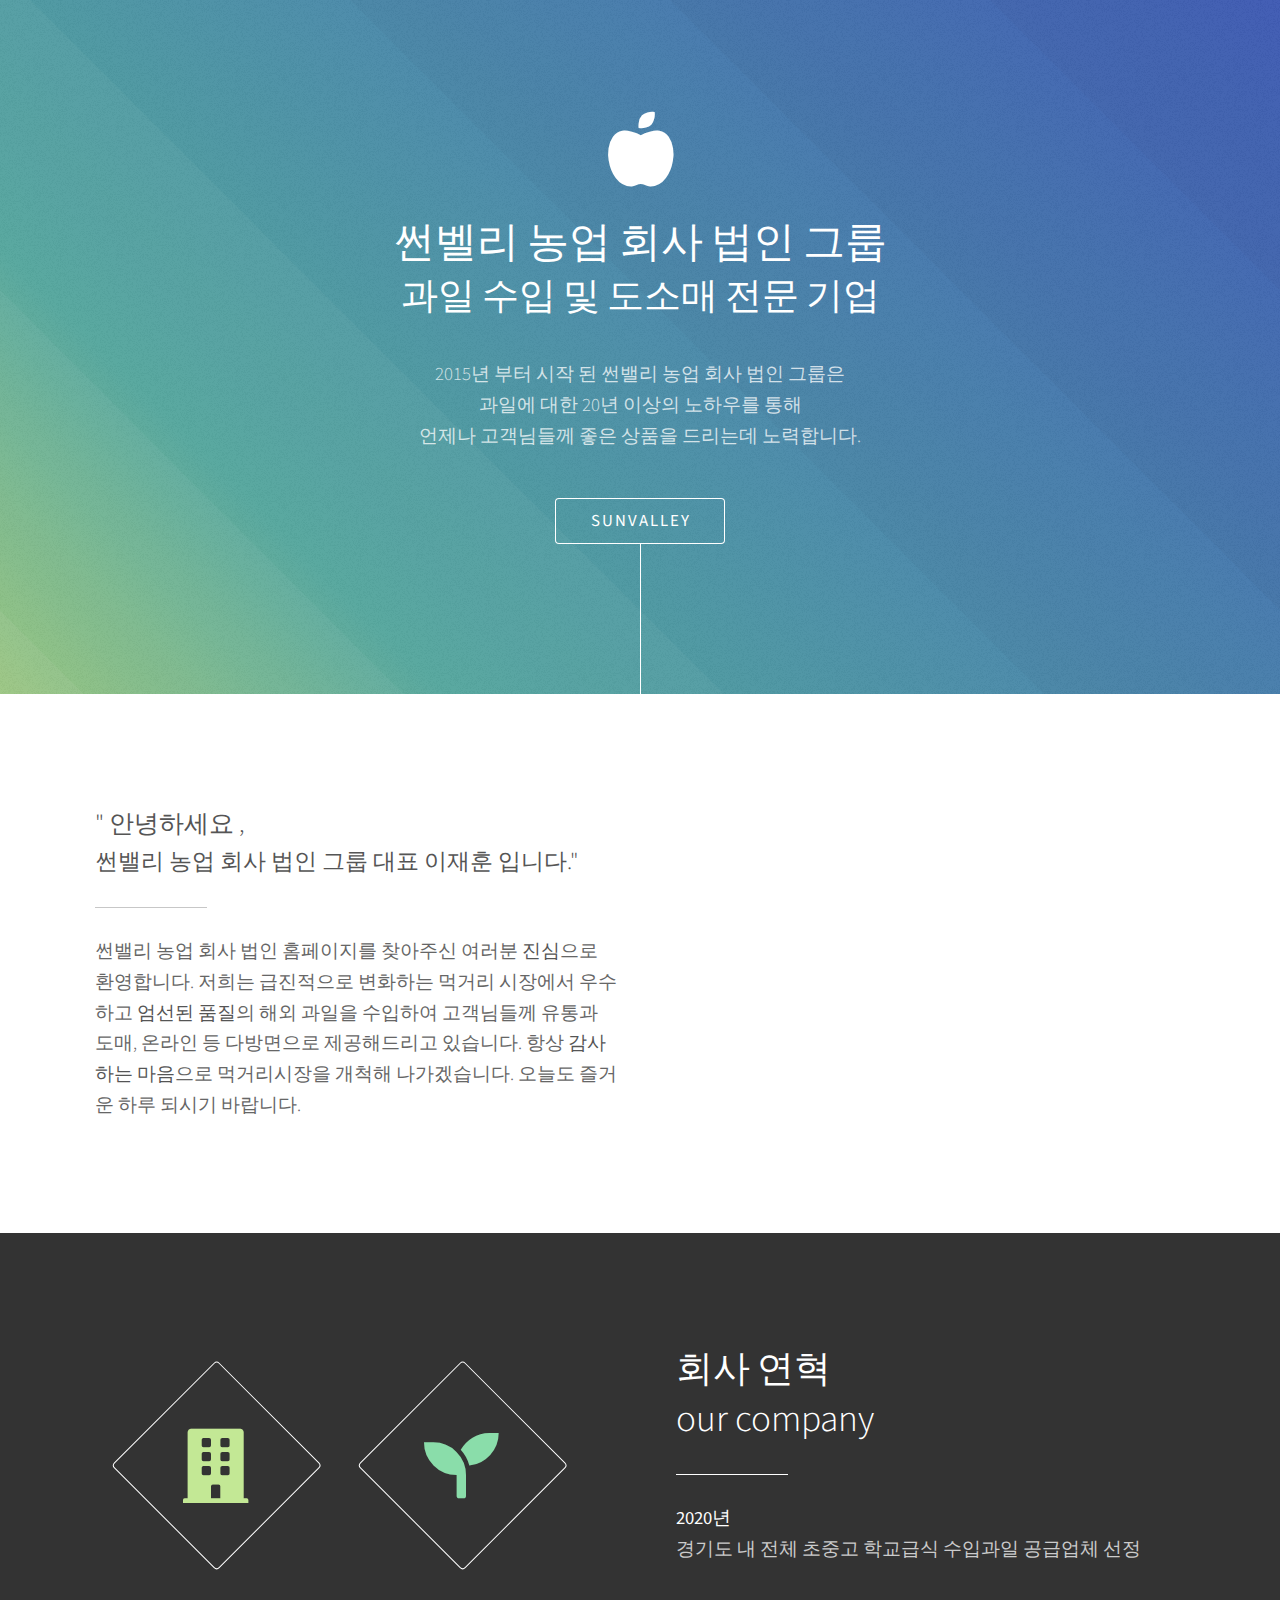
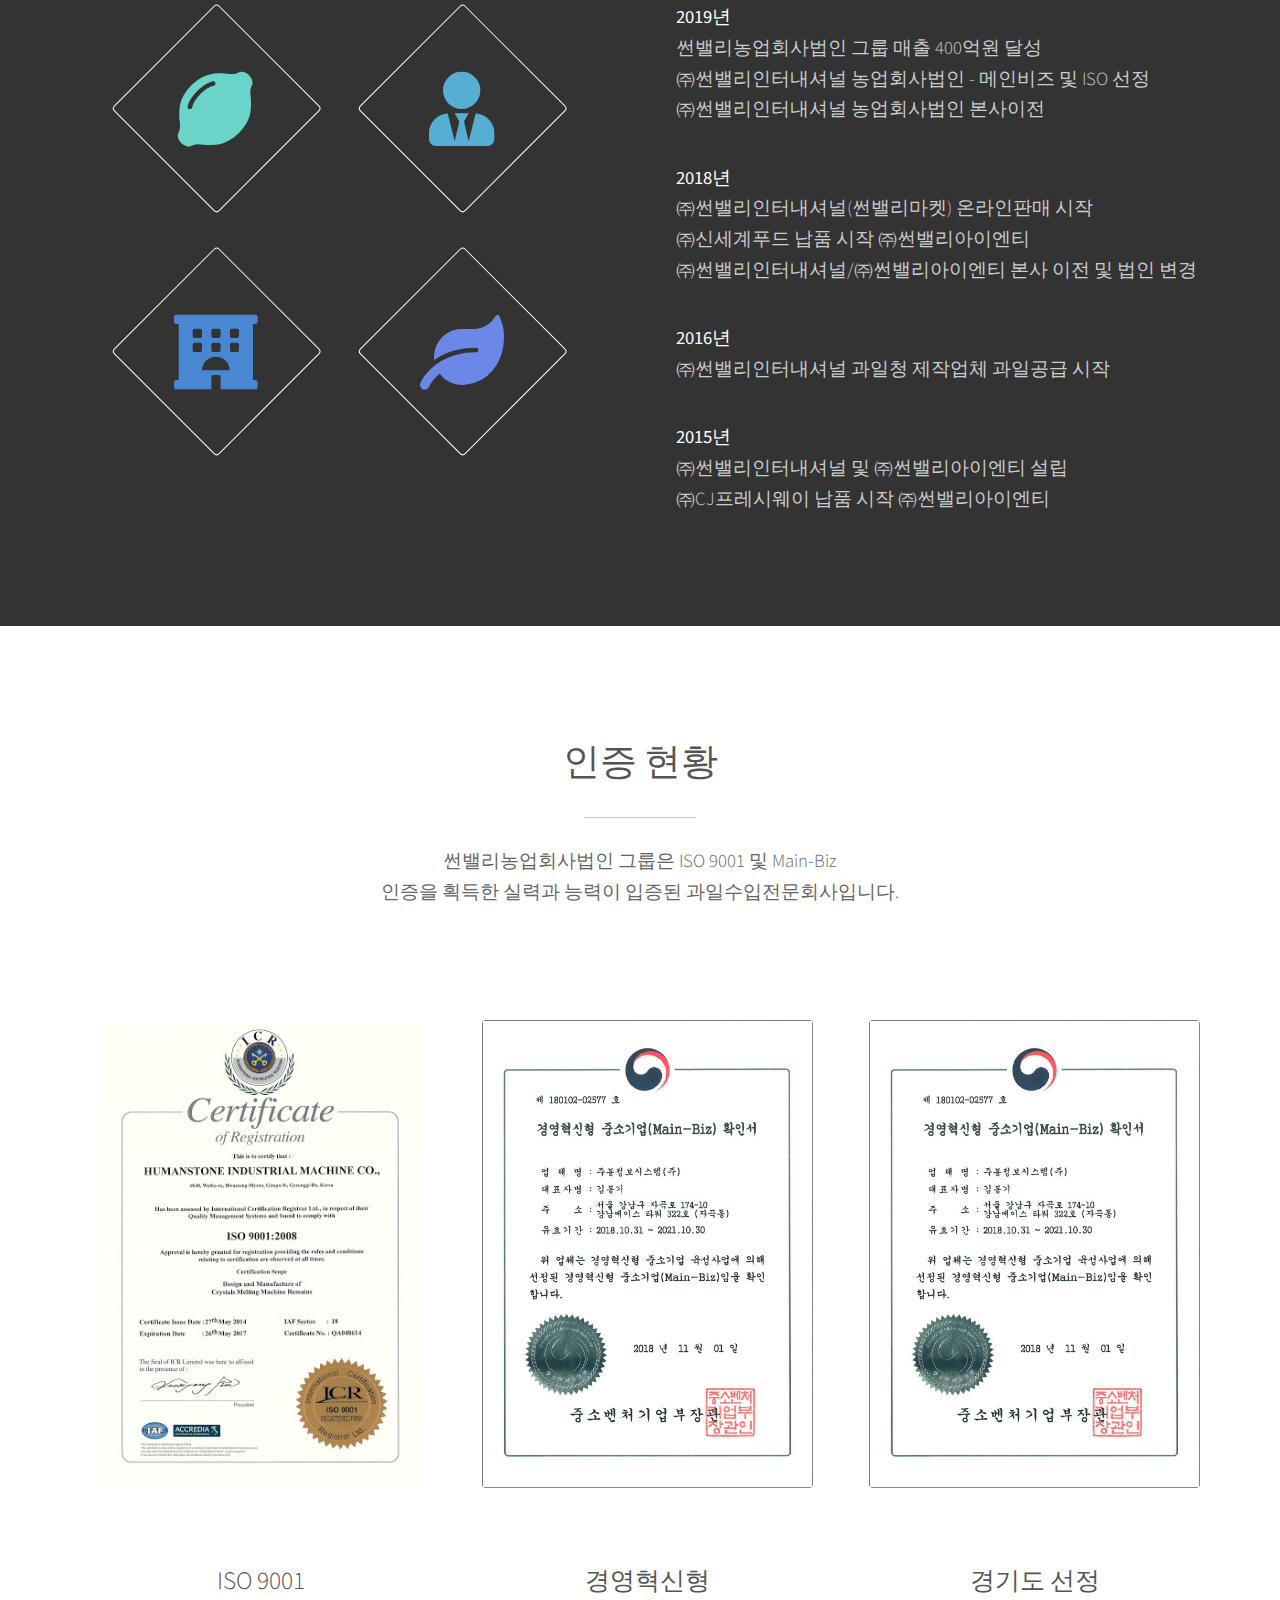
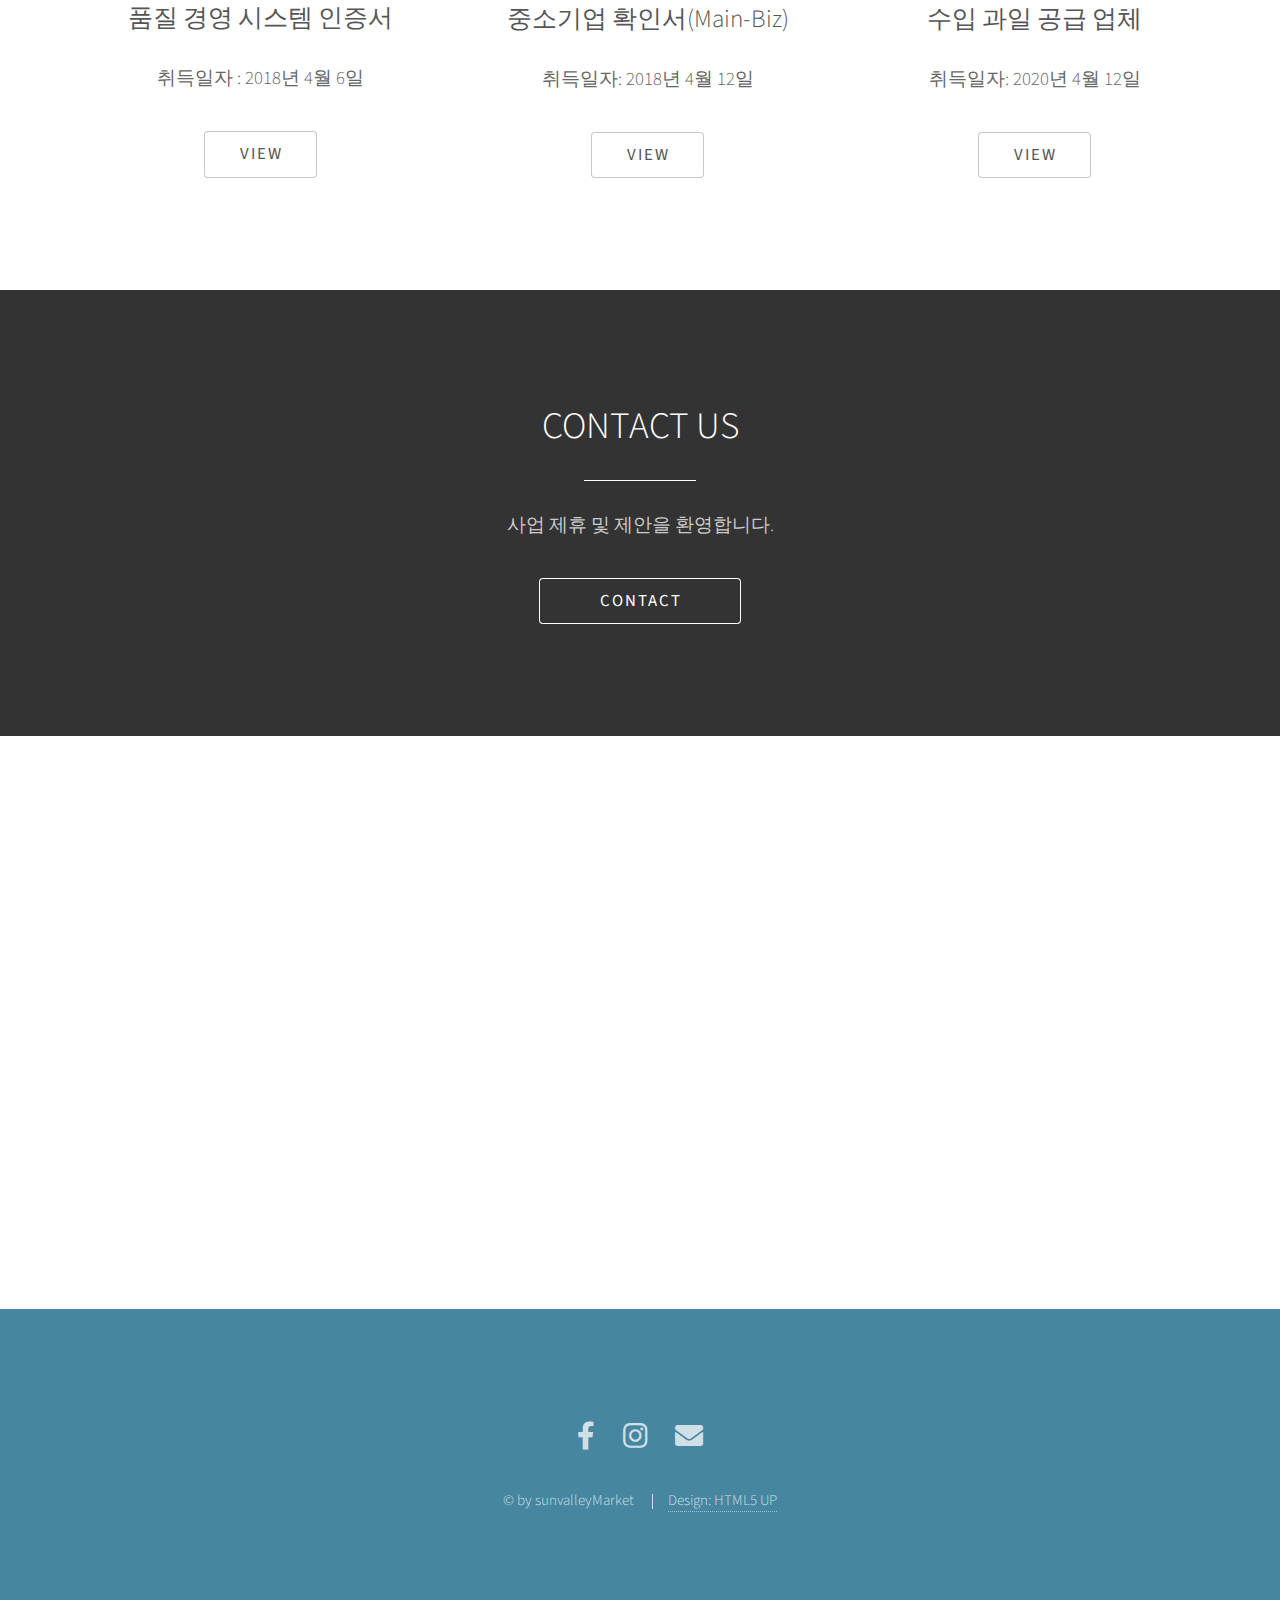
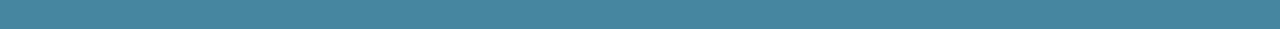
==== commit ad440b7f: "good!" ====
--- a/index.html
+++ b/index.html
@@ -557,7 +557,7 @@
 		</ul>
 		<ul class="copyright">
 			<li>&copy; by sunvalleyMarket</li>
-			<a>Design: <a>HTML5 UP</a></a>
+			<li><a>Design: HTML5 UP</a></li>
 		</ul>
 	</section>
 
@@ -580,17 +580,23 @@
 			}
 		}
 	</script>
-	<script src="https://maps.googleapis.com/maps/api/js?key=AIzaSyAwQWFetDPScrT8zVUU4D3Jr3kCL369HiQ&callback=initMap"
-		async defer></script>
+
 	<script>
-		var map;
+		// Initialize and add the map
 		function initMap() {
-			map = new google.maps.Map(document.getElementById('map'), {
-				center: { lat: 37.549133, lng: 127.183719 },
-				zoom: 16
-			});
+			// The location of Uluru
+			var uluru = { lat: 37.549133, lng: 127.183719 };
+			// The map, centered at Uluru
+			var map = new google.maps.Map(
+				document.getElementById('map'), { zoom: 16, center: uluru });
+			// The marker, positioned at Uluru
+			var marker = new google.maps.Marker({ position: uluru, map: map });
 		}
 	</script>
+	<script async defer
+		src="https://maps.googleapis.com/maps/api/js?key=AIzaSyAwQWFetDPScrT8zVUU4D3Jr3kCL369HiQ&callback=initMap">
+		</script>
+
 </body>
 
 </html>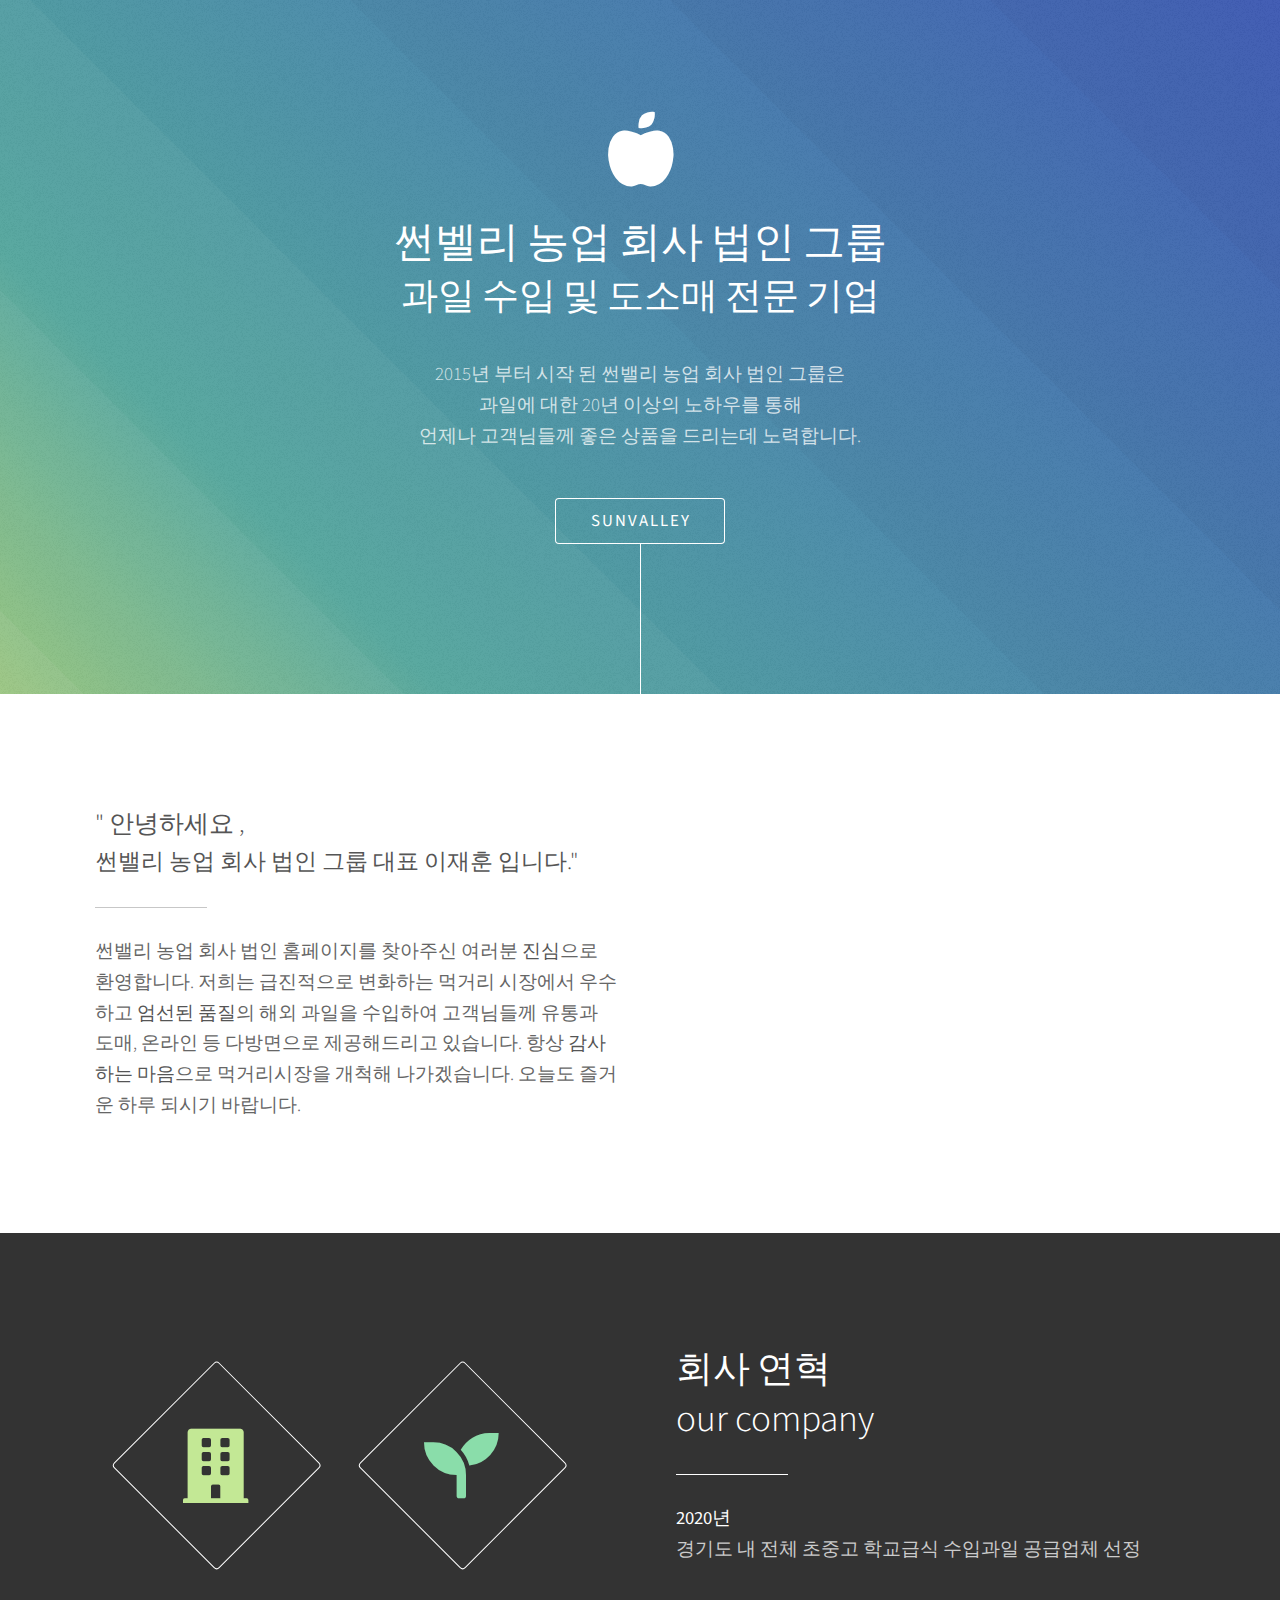
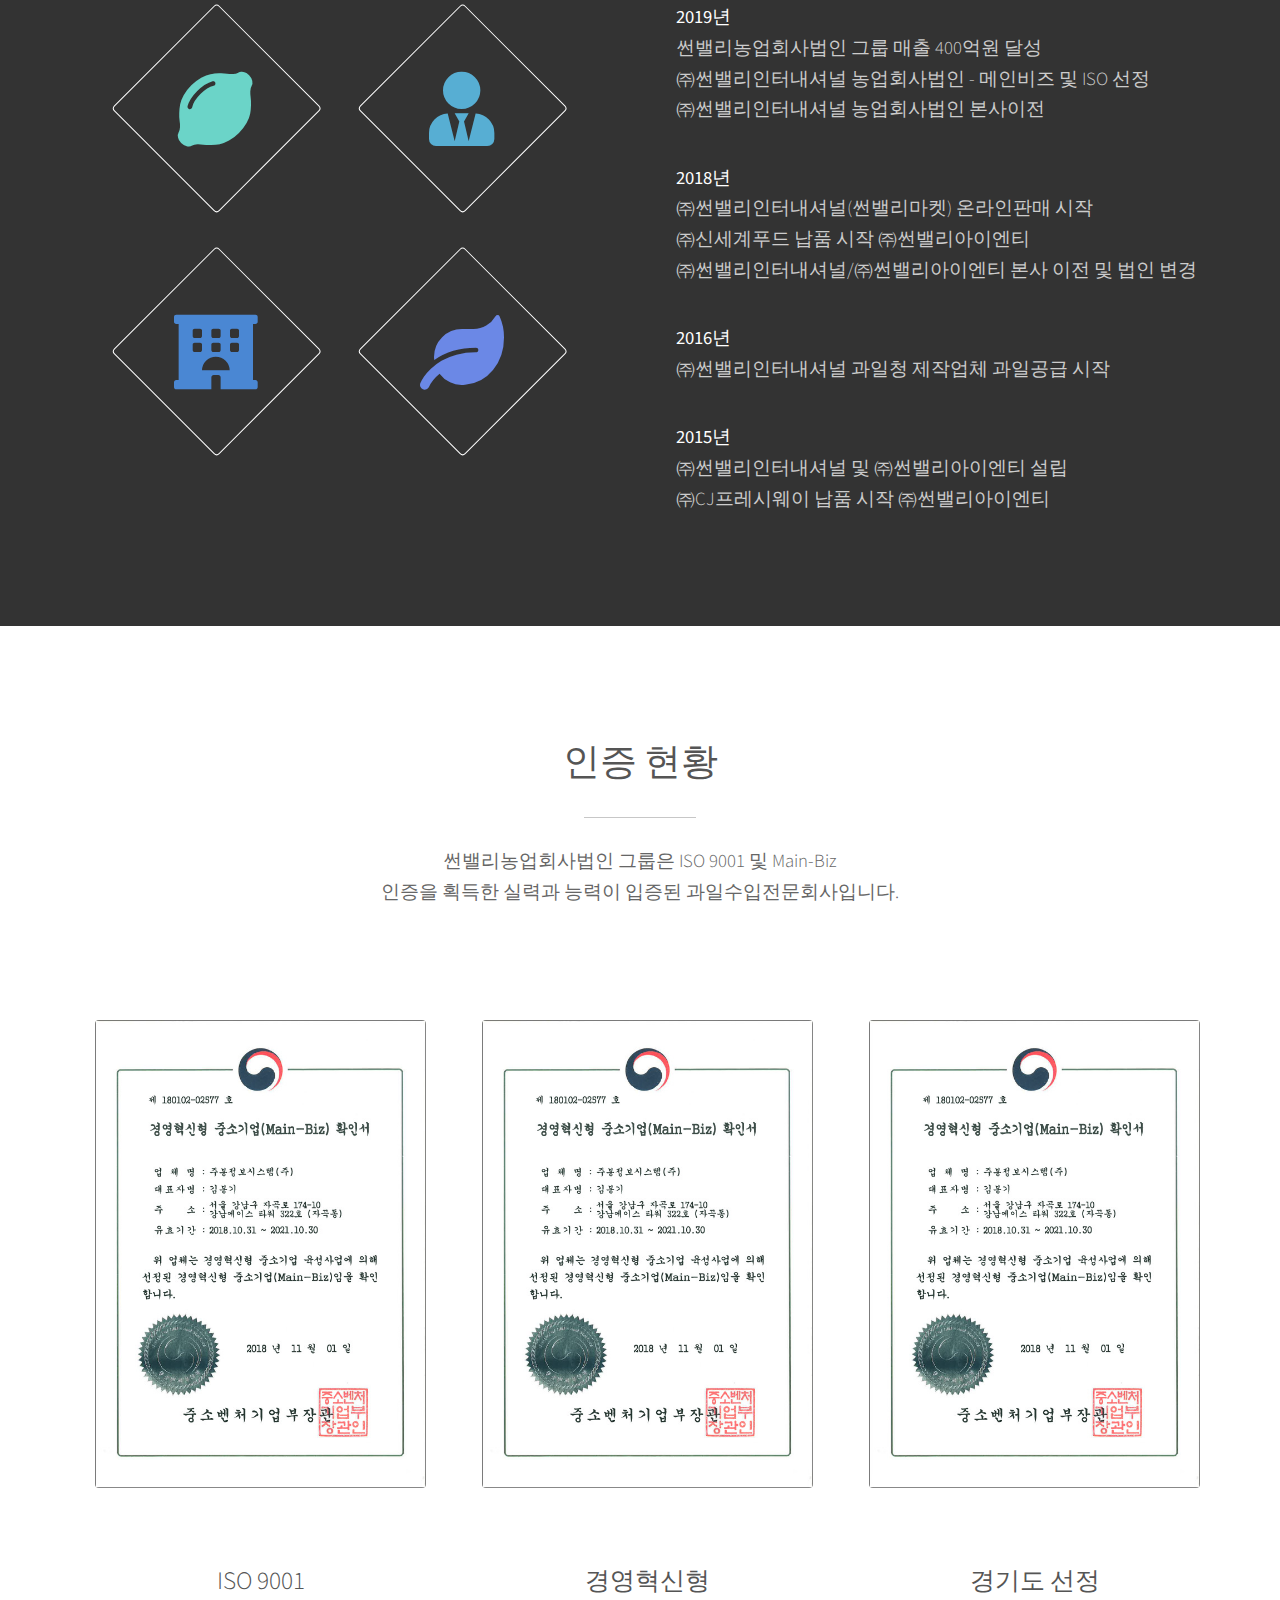
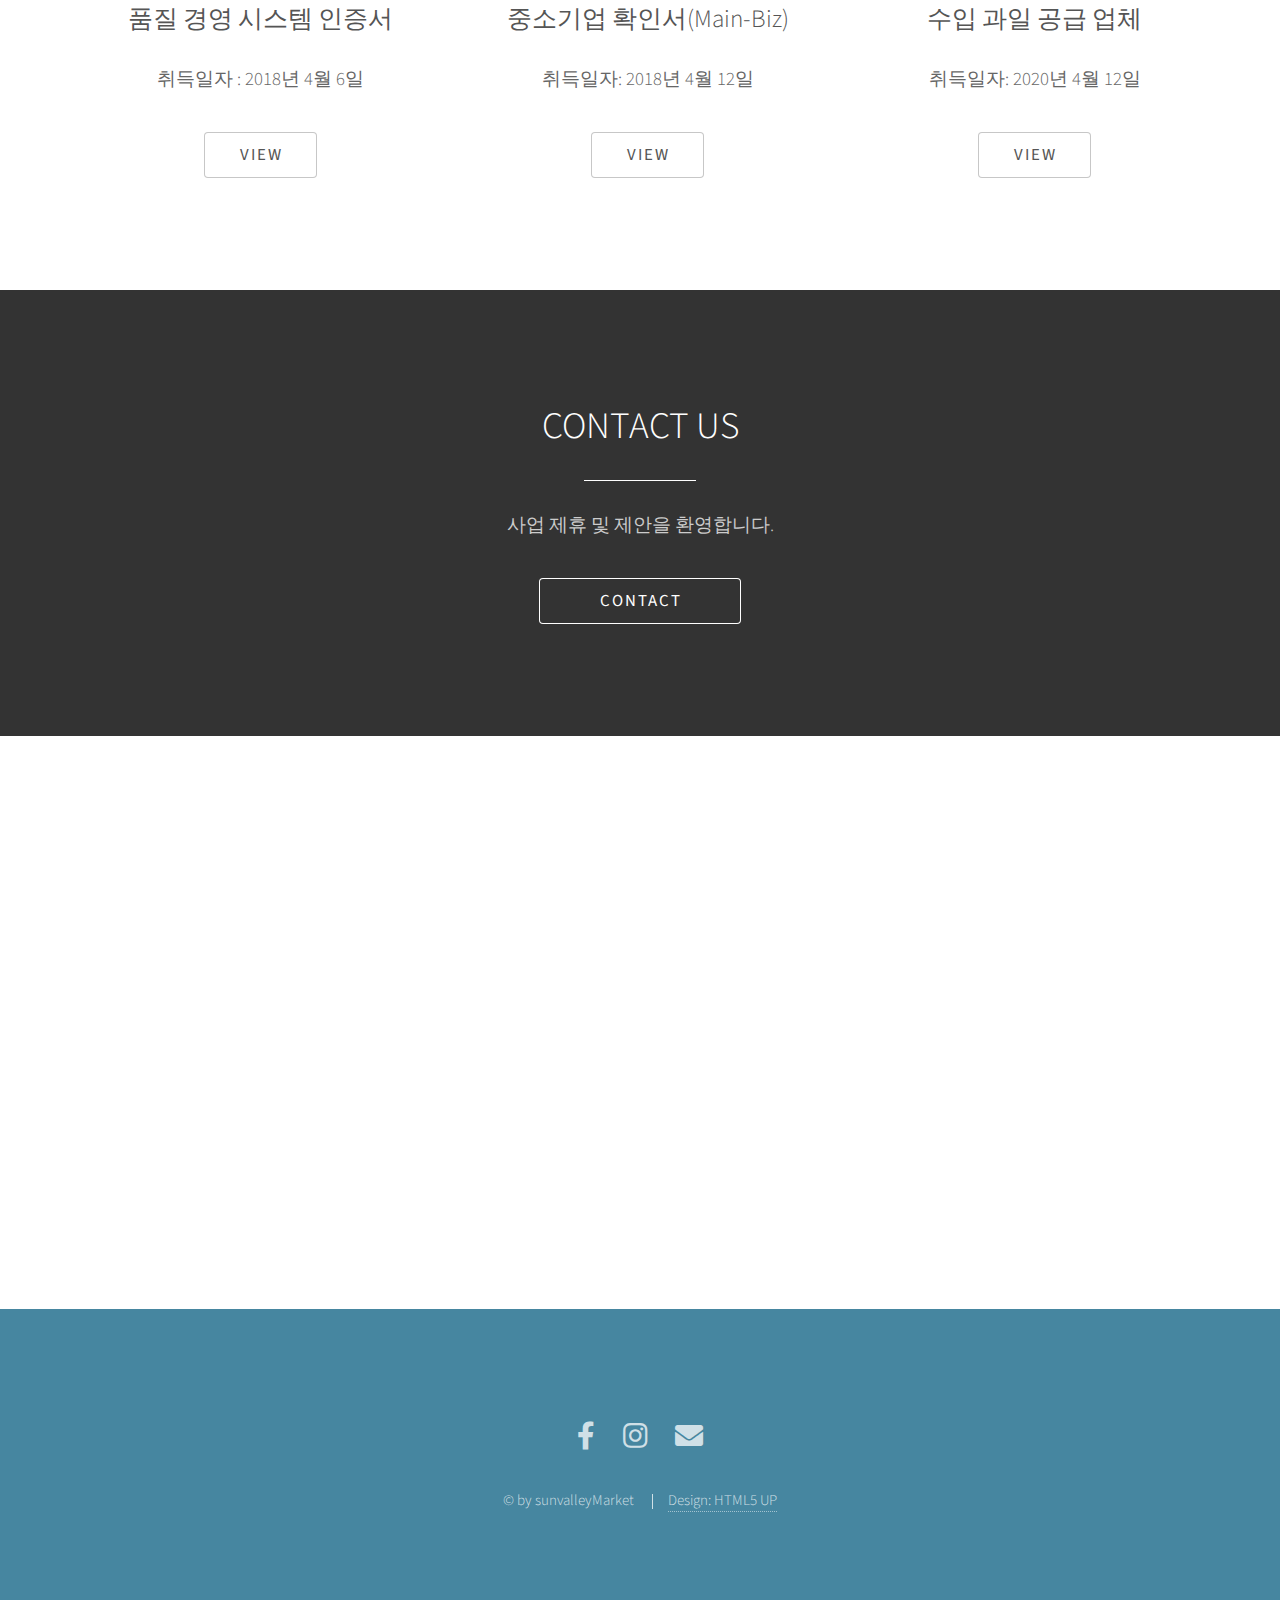
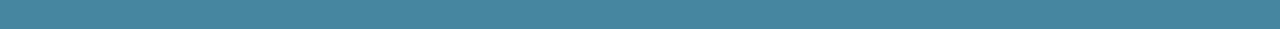
==== commit edd9ec24: "ggg" ====
--- a/index.html
+++ b/index.html
@@ -11,7 +11,7 @@
 		<link rel="stylesheet" href="assets/css/noscript.css" /></noscript>
 </head>
 
-<body class="is-preload" onload="initialize()">
+<body class="is-preload">
 
 	<!-- Header -->
 	<section id="header">
@@ -103,7 +103,7 @@
 			<p>썬밸리농업회사법인 그룹은 ISO 9001 및 Main-Biz<br>인증을 획득한 실력과 능력이 입증된 과일수입전문회사입니다.</p>
 			<div class="row gtr-150">
 				<div class="col-4 col-12-medium">
-					<span class="image fit mg"><img src="images/iso9001.jpg" alt="" /></span>
+					<span class="image fit mg"><img src="images/mainbiz.jpg" alt="" /></span>
 					<h3>ISO 9001<br>품질 경영 시스템 인증서</h3>
 					<p>취득일자 : 2018년 4월 6일</p>
 					<ul class="actions special">
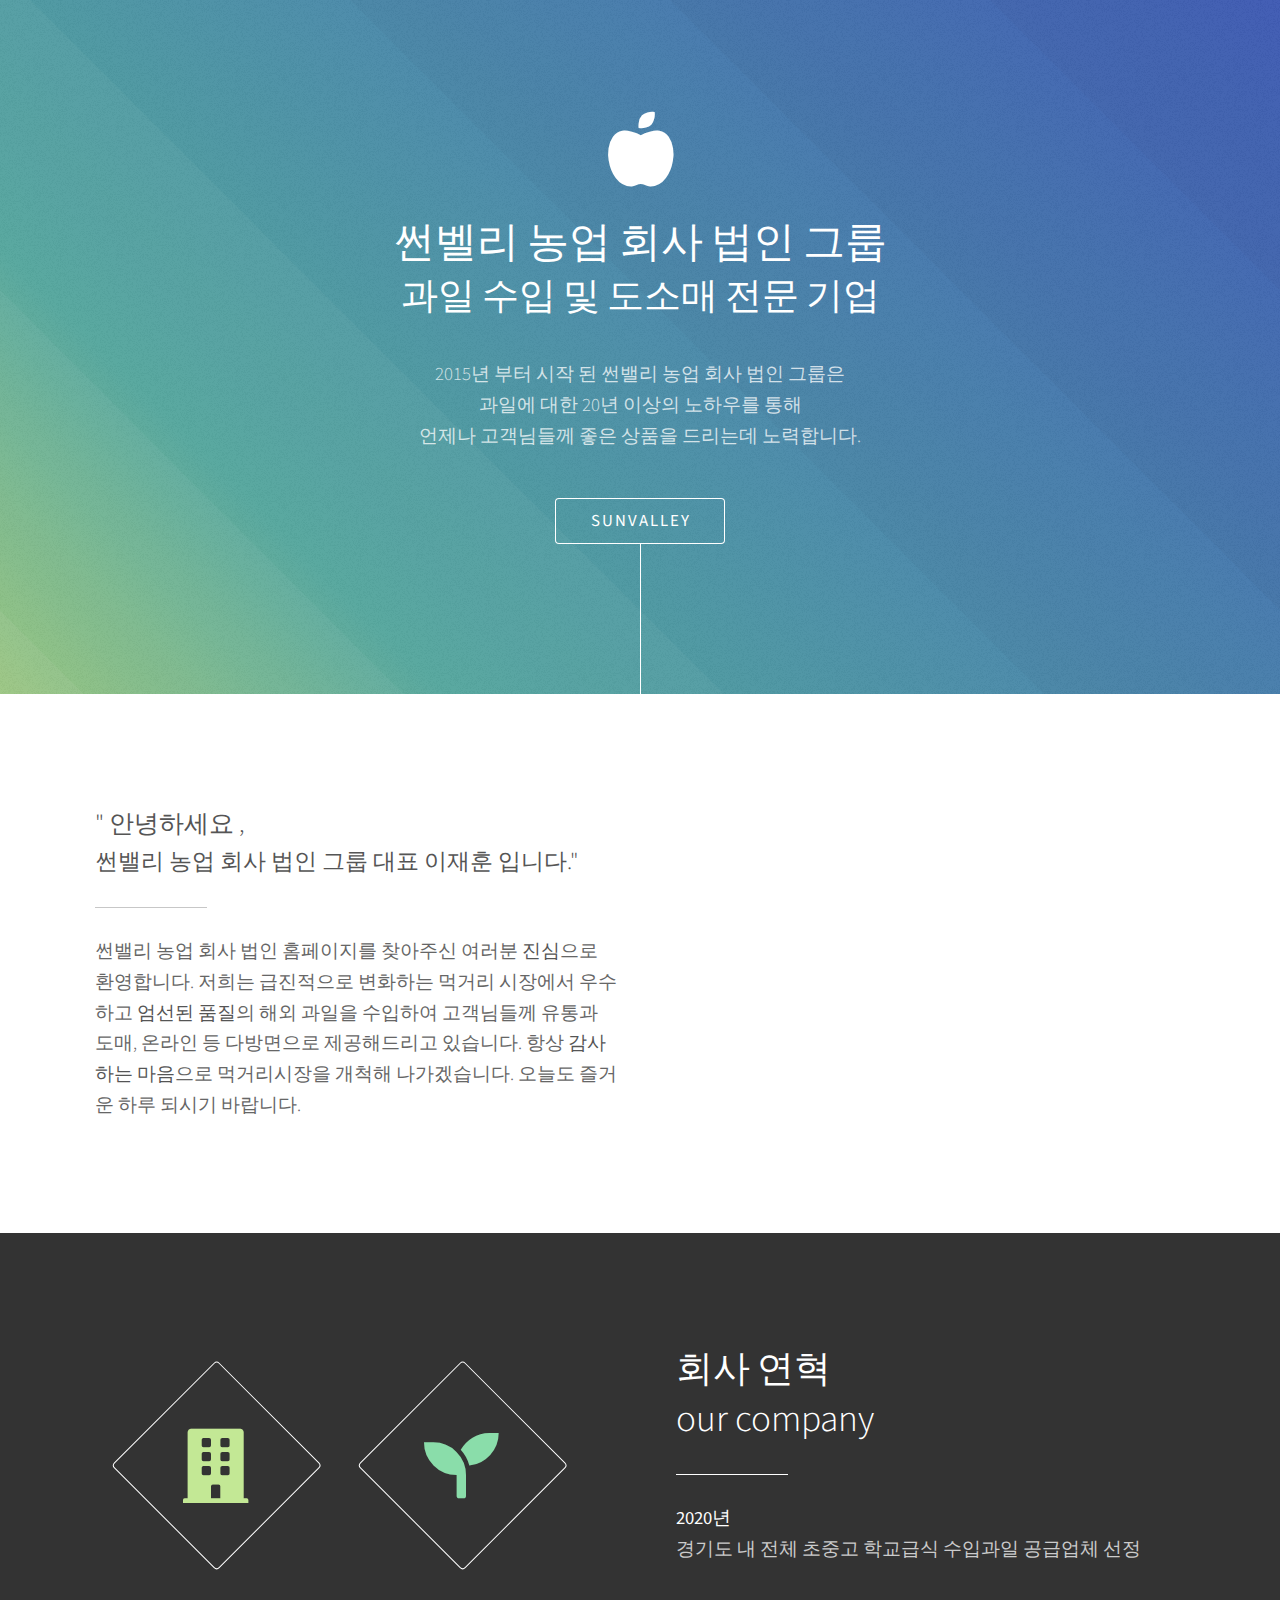
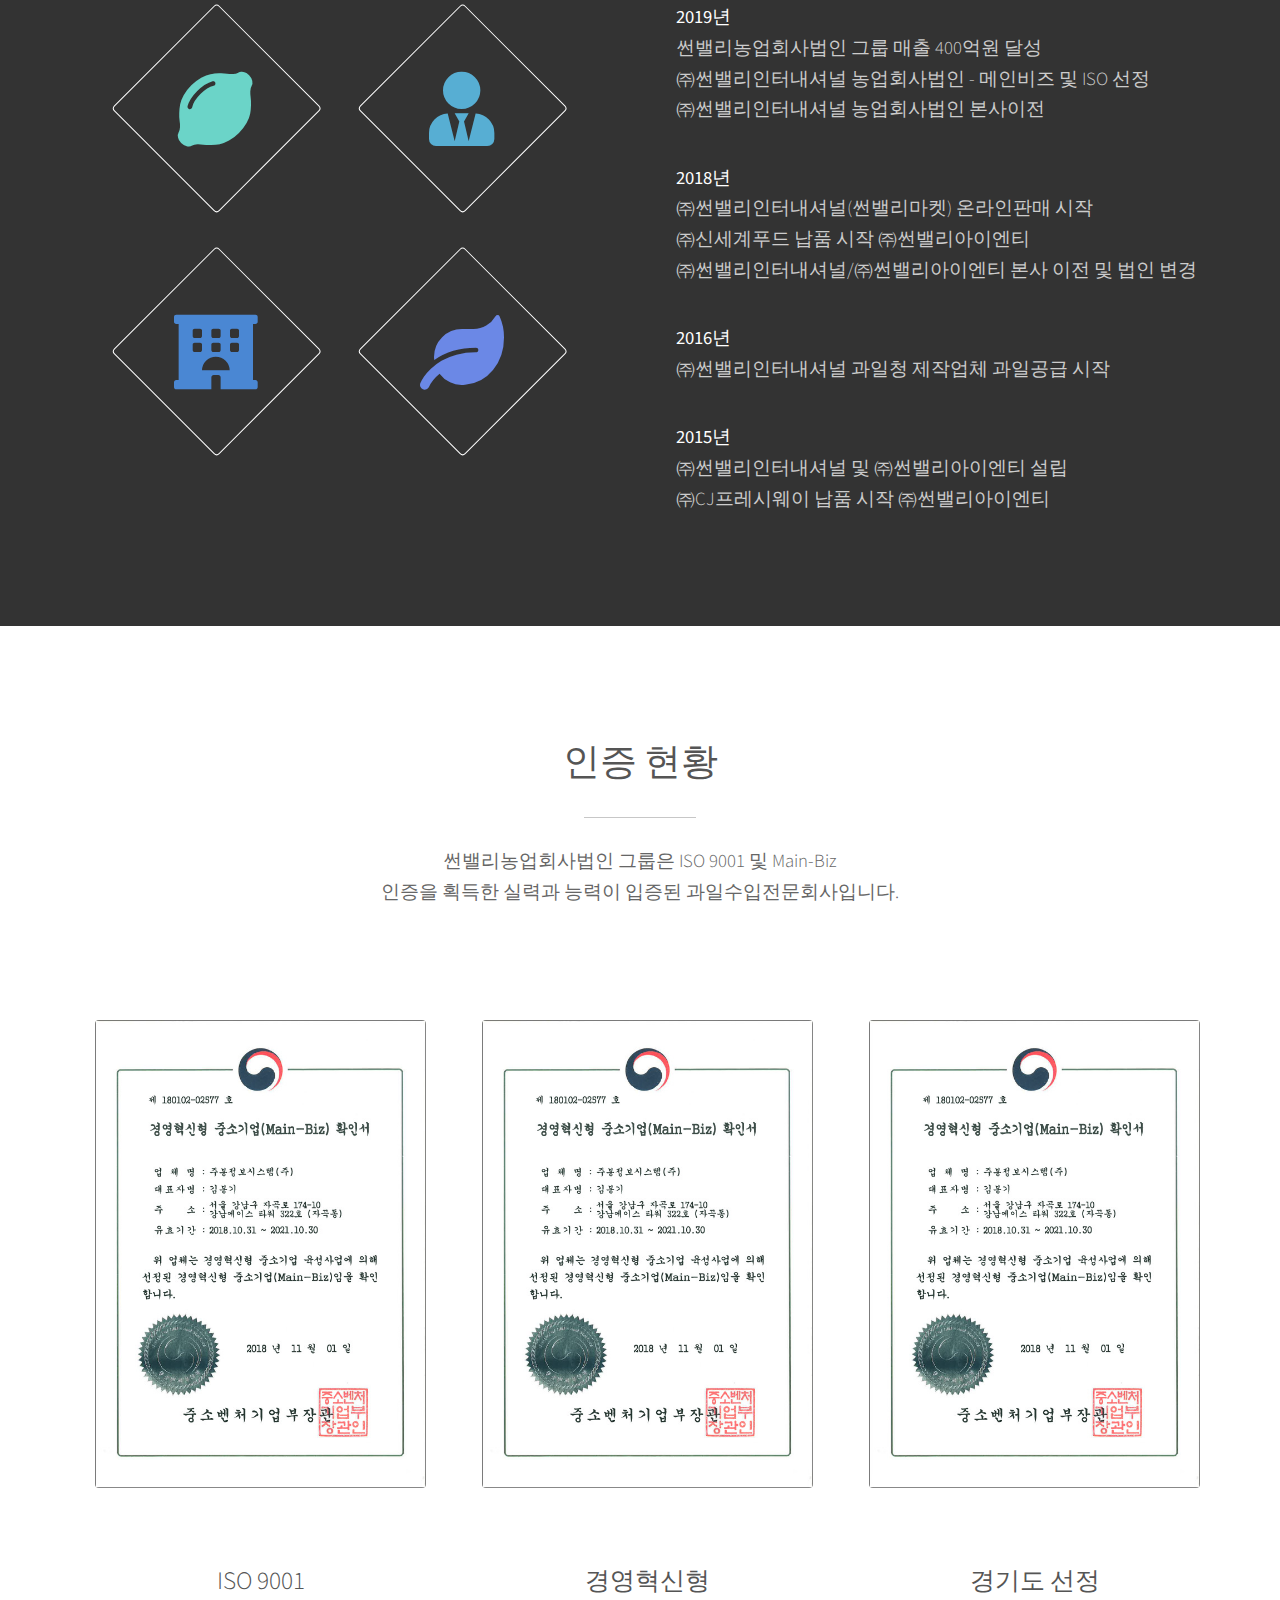
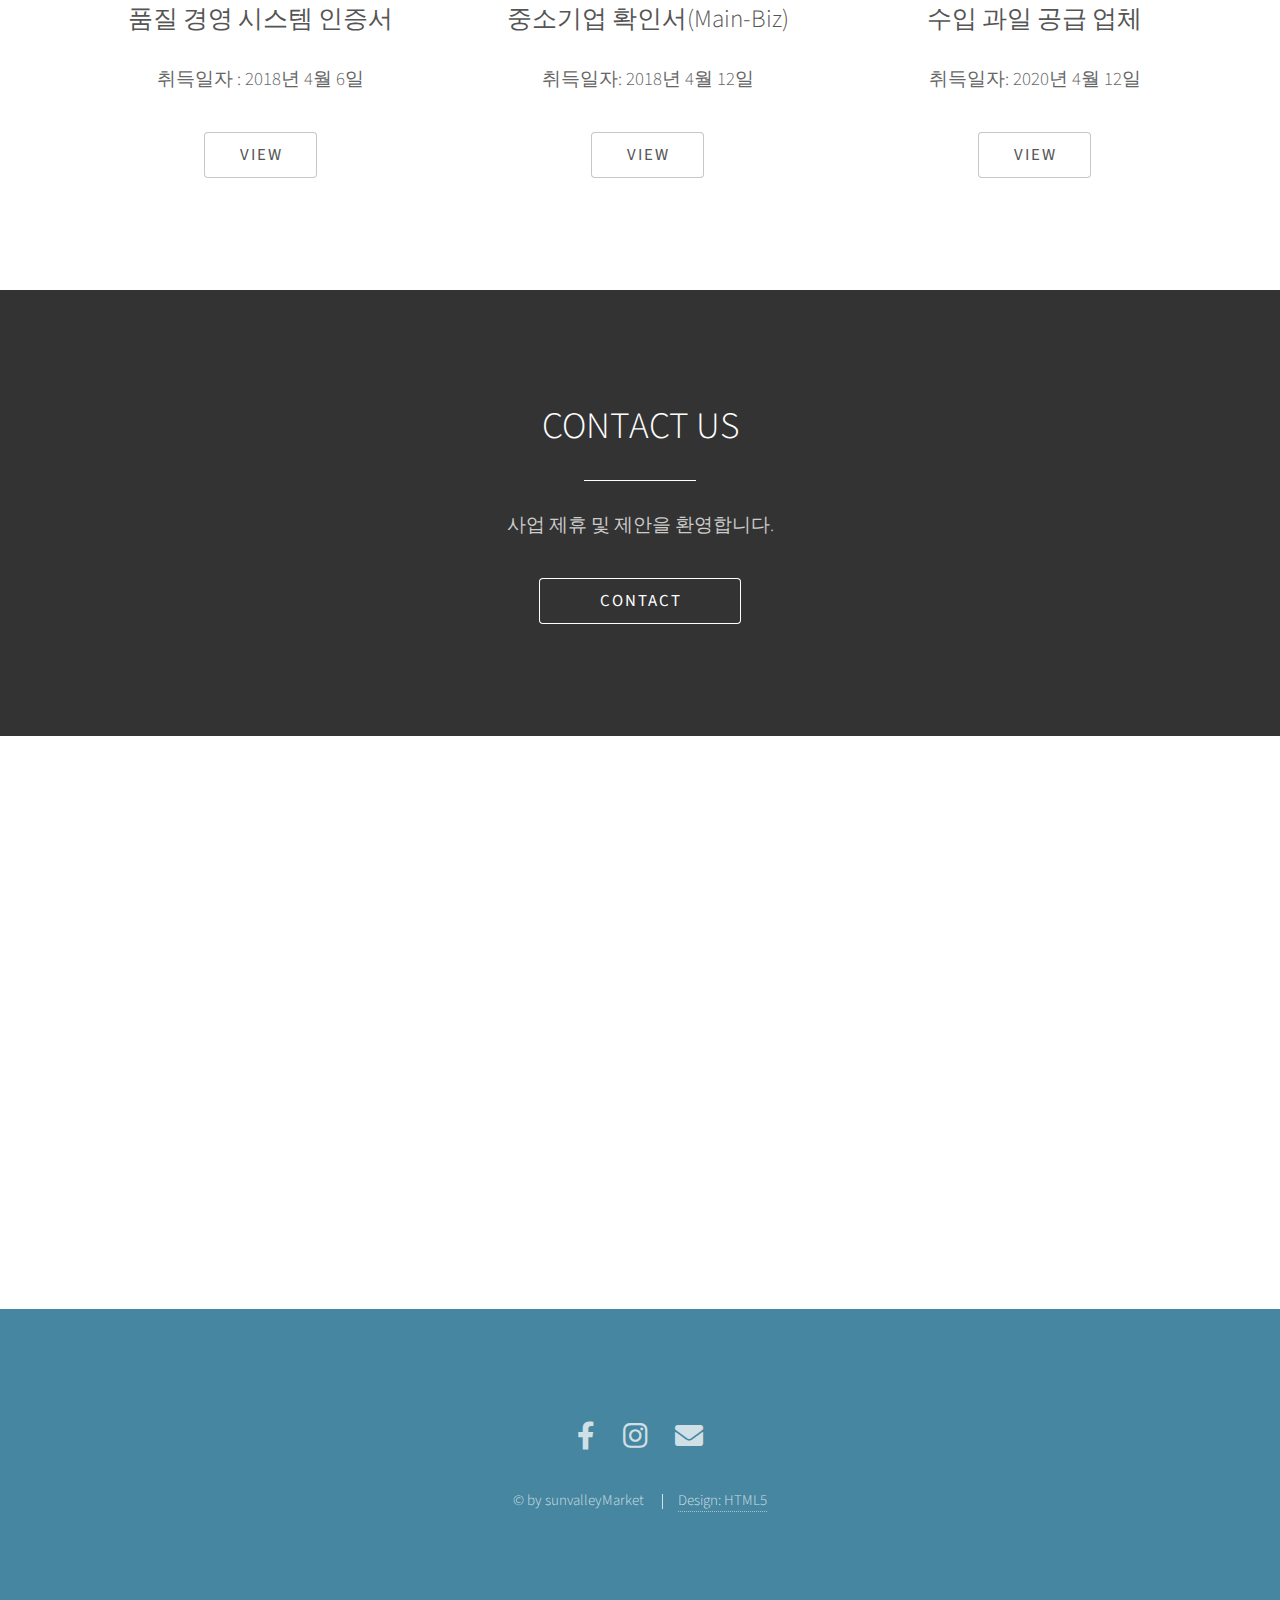
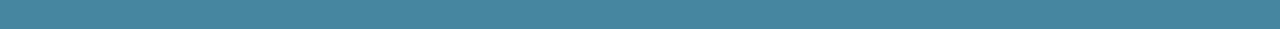
==== commit 1b7b2ae6: "set title" ====
--- a/index.html
+++ b/index.html
@@ -2,13 +2,14 @@
 <html>
 
 <head>
-	<title>Photon by HTML5 UP</title>
+	<title>썬벨리 마켓</title>
 	<meta charset="utf-8" />
 	<meta name="viewport" content="width=device-width, initial-scale=1, user-scalable=no" />
 	<link rel="stylesheet" href="assets/css/bootstrap.css" />
 	<link rel="stylesheet" href="assets/css/main.css" />
 	<noscript>
-		<link rel="stylesheet" href="assets/css/noscript.css" /></noscript>
+		<link rel="stylesheet" href="assets/css/noscript.css" />
+	</noscript>
 </head>
 
 <body class="is-preload">
@@ -40,12 +41,12 @@
 					<p>썬밸리 농업 회사 법인 홈페이지를 찾아주신 여러분 <strong>진심</strong>으로 환영합니다.
 						저희는 급진적으로 변화하는 먹거리 시장에서 우수하고 <strong>엄선된 품질</strong>의 해외 과일을
 						수입하여 고객님들께 유통과 도매, 온라인 등 다방면으로 제공해드리고 있습니다.
-						항상 <strong>감사하는 마음</strong>으로 먹거리시장을 개척해 나가겠습니다. 오늘도 즐거운 하루 되시기 바랍니다.<p>
+						항상 <strong>감사하는 마음</strong>으로 먹거리시장을 개척해 나가겠습니다. 오늘도 즐거운 하루 되시기 바랍니다.
+					<p>
 				</div>
 				<div class="col-6 col-12-medium imp-medium">
 					<span class="image fit"><img
-							src="https://netstorage-legit.akamaized.net/images/c1590911effc627e.jpg?imwidth=900"
-							alt="" /></span>
+							src="https://netstorage-legit.akamaized.net/images/c1590911effc627e.jpg?imwidth=900" alt="" /></span>
 				</div>
 			</div>
 		</div>
@@ -557,7 +558,7 @@
 		</ul>
 		<ul class="copyright">
 			<li>&copy; by sunvalleyMarket</li>
-			<li><a>Design: HTML5 UP</a></li>
+			<li><a>Design: HTML5</a></li>
 		</ul>
 	</section>
 
